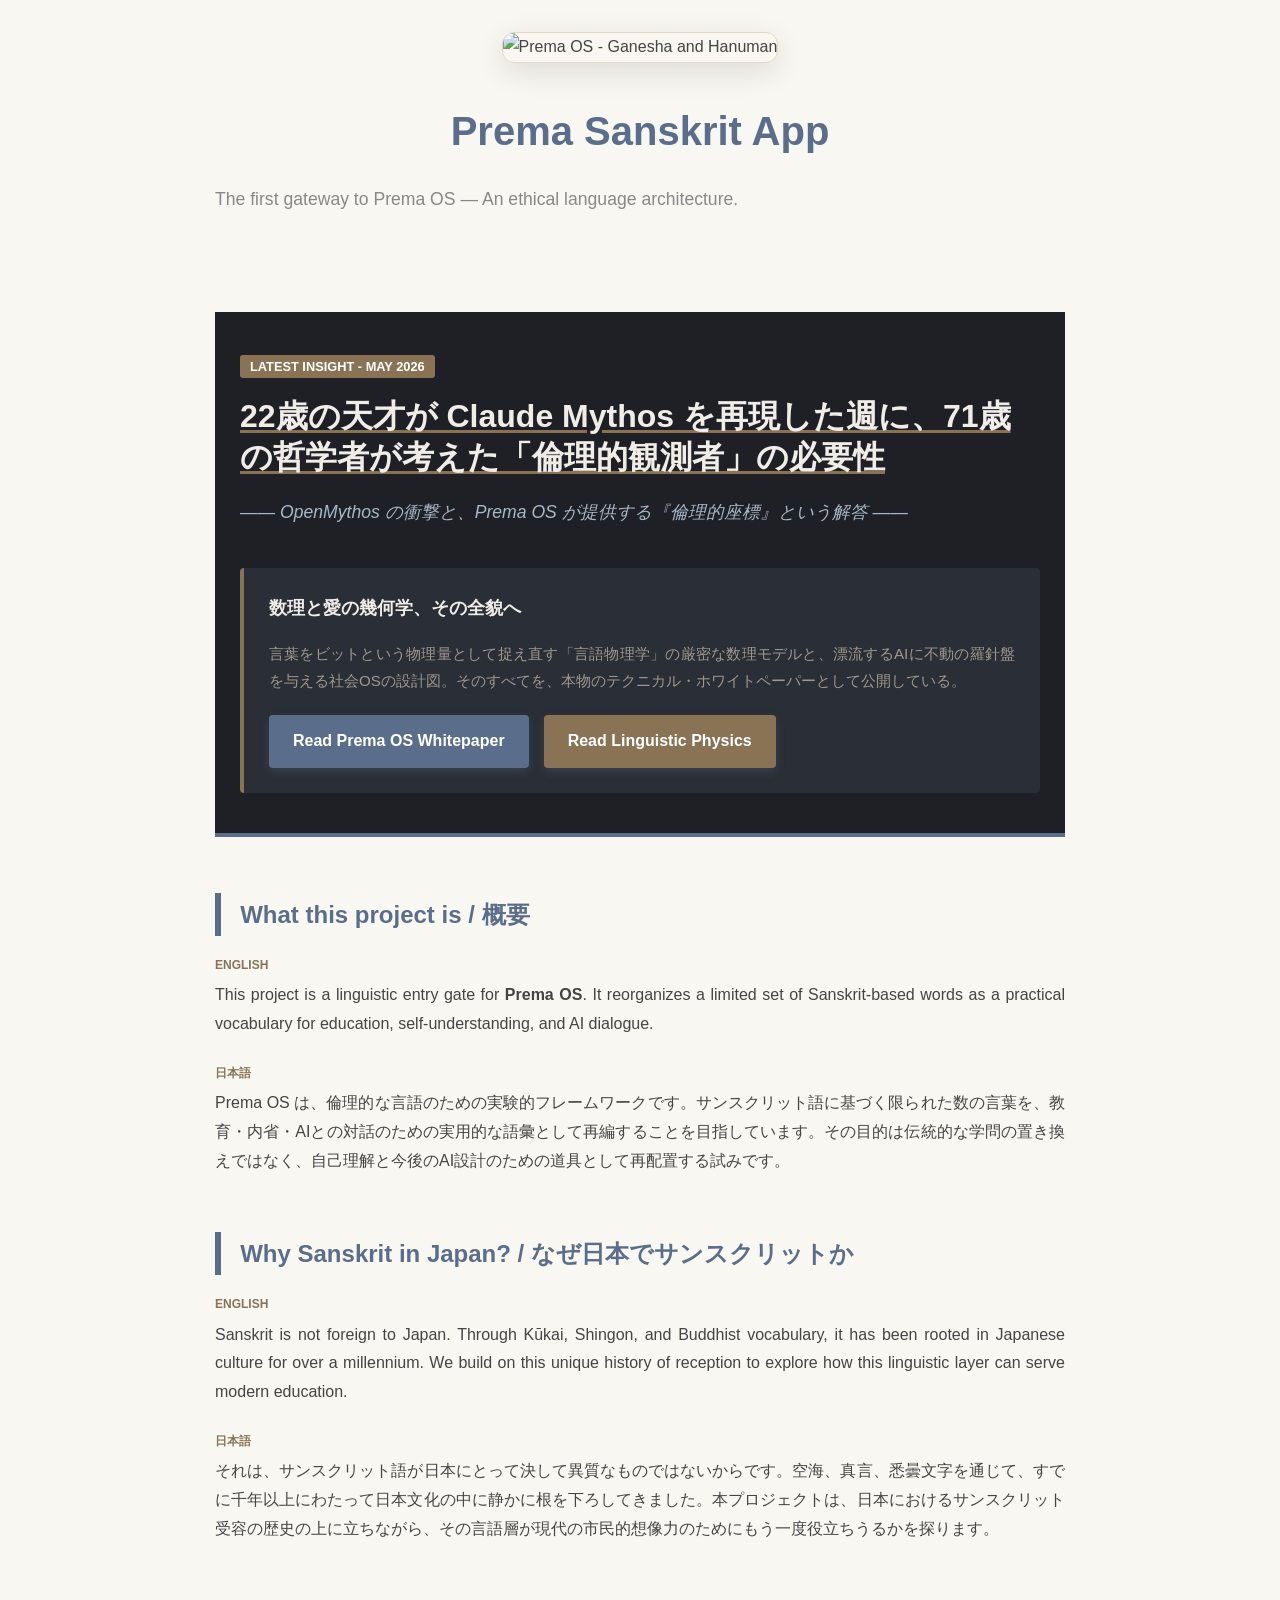
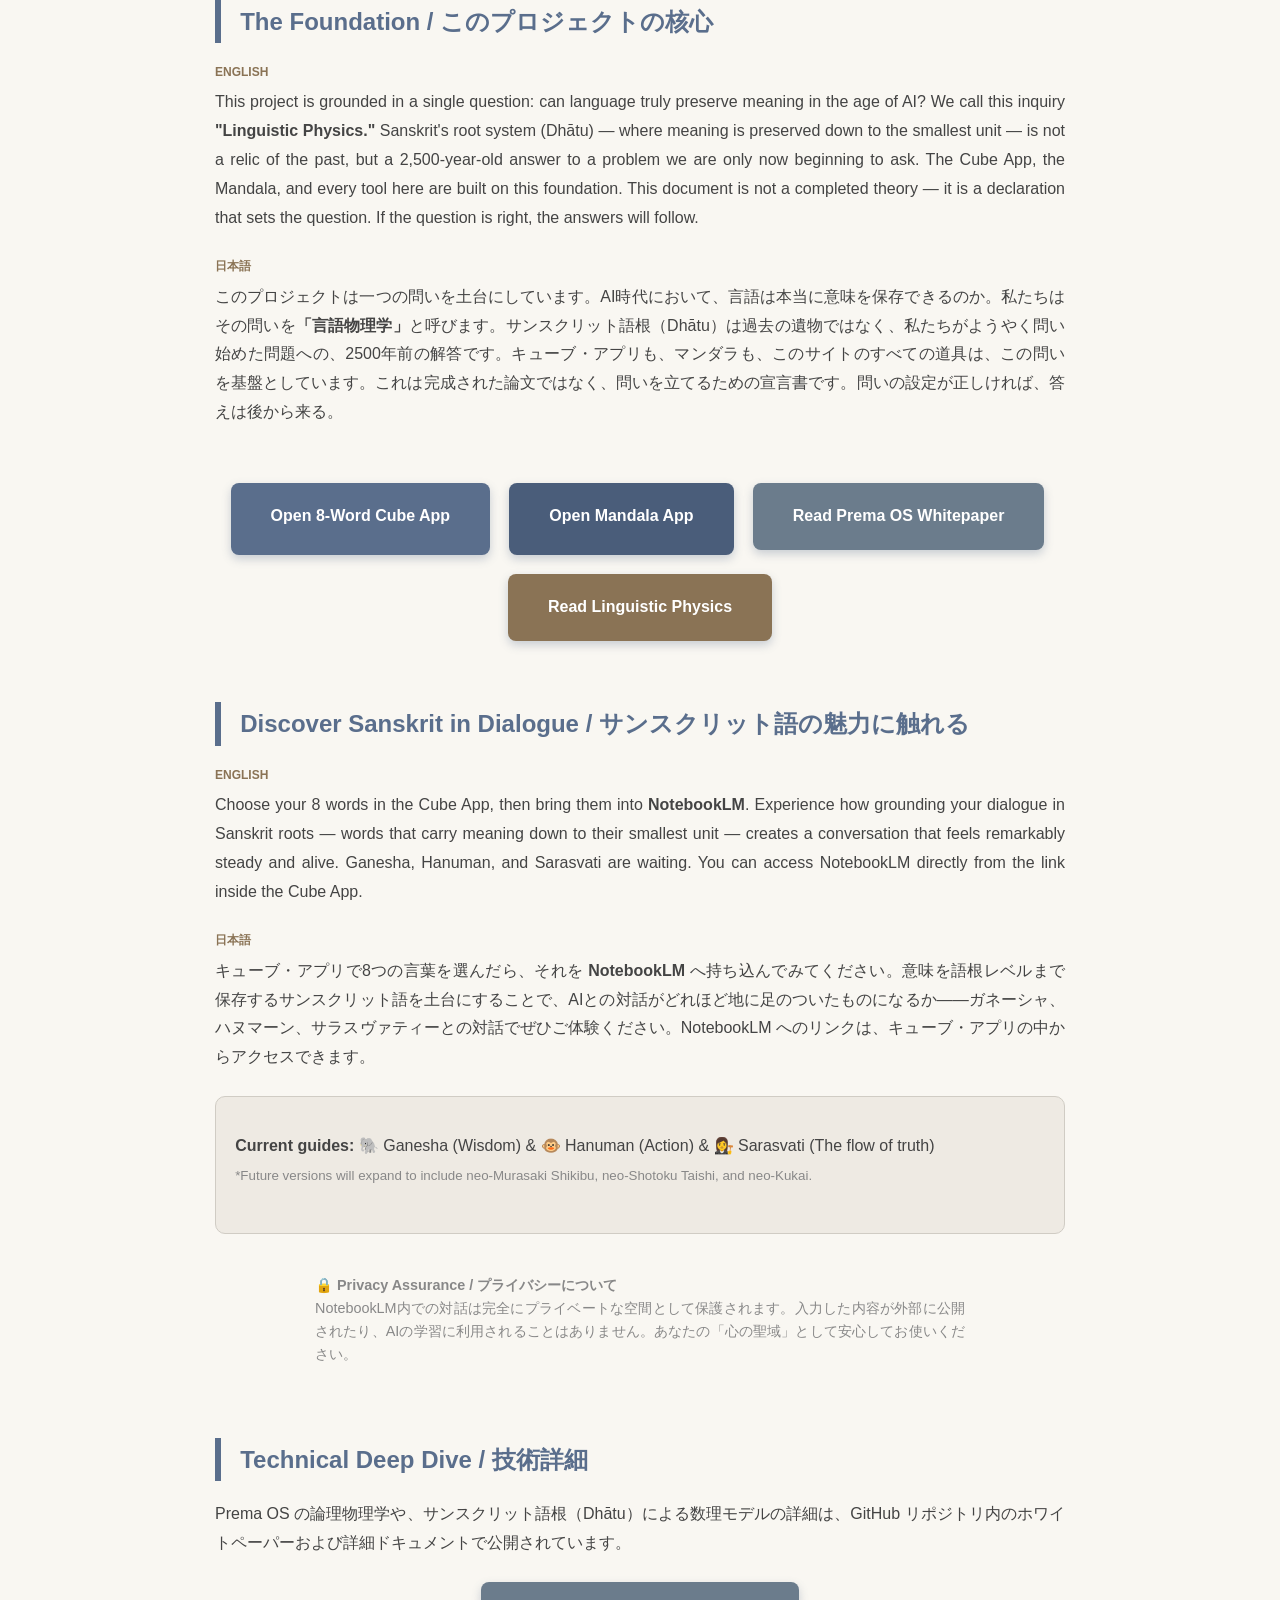
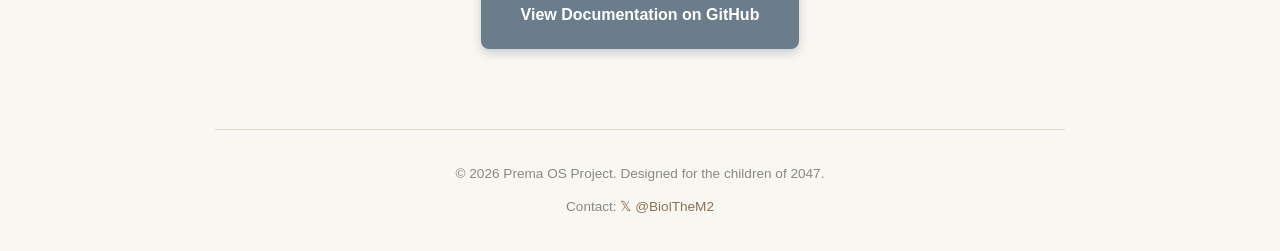
==== index.html @ 2f699d95 "Move Privacy Assurance below guide-box" ====
<!DOCTYPE html>
<html lang="en">
<head>
<meta charset="UTF-8">
<meta name="viewport" content="width=device-width, initial-scale=1.0">
<title>Prema Sanskrit App — The Living Seed</title>
<style>
body { font-family: 'Helvetica Neue', Arial, 'Hiragino Kaku Gothic ProN', 'Hiragino Sans', Meiryo, sans-serif; line-height: 1.8; color: #444; max-width: 850px; margin: 0 auto; padding: 2rem; background-color: #f9f7f2; }
header { text-align: center; padding-bottom: 2rem; margin-bottom: 2.5rem; }
h1 { color: #5a6e8c; font-size: 2.5rem; margin-top: 2rem; margin-bottom: 0.5rem; }
h2 { color: #5a6e8c; border-left: 6px solid #5a6e8c; padding-left: 1.2rem; margin-top: 3.5rem; margin-bottom: 1.2rem; font-size: 1.5rem; }
p { margin-bottom: 1.5rem; text-align: justify; }
.hero-img { width: 100%; height: auto; border-radius: 12px; box-shadow: 0 8px 30px rgba(0,0,0,0.12); border: 1px solid #e0d9c5; }
.btn-container { display: flex; flex-wrap: wrap; gap: 1.2rem; margin-top: 3.5rem; margin-bottom: 3.5rem; justify-content: center; }
.btn { display: inline-block; background: #5a6e8c; color: #ffffff !important; padding: 1.2rem 2.5rem; text-decoration: none; border-radius: 8px; font-weight: bold; transition: all 0.3s; box-shadow: 0 4px 10px rgba(90, 110, 140, 0.3); }
.btn:hover { background: #4a5d7a; transform: translateY(-2px); box-shadow: 0 6px 15px rgba(90, 110, 140, 0.4); }
.guide-box { display: flex; align-items: center; gap: 1rem; background: #eeeae3; padding: 1.2rem; border-radius: 10px; margin-top: 1.5rem; border: 1px solid #d0ccc4; }
.privacy-box { text-align: center; margin-top: 1.5rem; margin-bottom: 1rem; padding: 1rem 1rem; }
footer { margin-top: 5rem; padding-top: 2rem; border-top: 1px solid #e0d9c5; font-size: 0.85rem; color: #888; text-align: center; }
.lang-label { font-size: 0.75rem; color: #8a7355; font-weight: bold; text-transform: uppercase; margin-bottom: 0.3rem; display: block; }
</style>
</head>
<body>

<header>
<img src="Ganesha_Hanuman.png" alt="Prema OS - Ganesha and Hanuman" class="hero-img">
<h1>Prema Sanskrit App</h1>
<p style="font-size: 1.1rem; color: #888;">The first gateway to Prema OS — An ethical language architecture.</p>
</header>

<section class="latest-insight" style="background: #1e2025; color: #f0ede8; padding: 40px 20px; border-bottom: 4px solid #5a6e8c; margin-bottom: 40px;">
<div style="max-width: 800px; margin: 0 auto; font-family: sans-serif; line-height: 1.8;">

<span style="background: #8a7355; color: #fff; padding: 4px 10px; font-size: 0.8rem; font-weight: bold; border-radius: 3px; text-transform: uppercase;">Latest Insight - May 2026</span>

<h2 style="font-size: 2rem; margin: 15px 0 10px 0; color: #f0ede8; font-weight: 700; line-height: 1.3; border-left: none; padding-left: 0;">
<a href="https://github.com/PremaOSproject/prema-sanskrit-app/blob/main/docs/OpenMythos.md" style="color: #f0ede8; text-decoration: underline; text-decoration-color: #8a7355; text-underline-offset: 3px;">22歳の天才が Claude Mythos を再現した週に、71歳の哲学者が考えた「倫理的観測者」の必要性</a>
</h2>
<p style="font-size: 1.1rem; color: #a8b8c8; font-style: italic; margin-bottom: 30px;">
—— OpenMythos の衝撃と、Prema OS が提供する『倫理的座標』という解答 ——
</p>

<div style="margin-top: 40px; padding: 25px; background: #2a2e36; border-left: 4px solid #8a7355; border-radius: 4px;">
<h4 style="margin: 0 0 10px 0; color: #f0ede8; font-size: 1.1rem;">数理と愛の幾何学、その全貌へ</h4>
<p style="font-size: 0.95rem; color: #a0988e; margin-bottom: 20px;">
言葉をビットという物理量として捉え直す「言語物理学」の厳密な数理モデルと、漂流するAIに不動の羅針盤を与える社会OSの設計図。そのすべてを、本物のテクニカル・ホワイトペーパーとして公開している。
</p>
<div style="display: flex; gap: 15px; flex-wrap: wrap;">
<a href="./whitepaper.md" class="btn" style="background: #5a6e8c; color: #fff; text-decoration: none; padding: 12px 24px; font-weight: bold; border-radius: 4px; display: inline-block;">Read Prema OS Whitepaper</a>
<a href="./linguistic_physics.md" class="btn" style="background: #8a7355; color: #fff; text-decoration: none; padding: 12px 24px; font-weight: bold; border-radius: 4px; display: inline-block;">Read Linguistic Physics</a>
</div>
</div>

</div>
</section>

<h2>What this project is / 概要</h2>
<p>
<span class="lang-label">English</span>
This project is a linguistic entry gate for <strong>Prema OS</strong>. It reorganizes a limited set of Sanskrit-based words as a practical vocabulary for education, self-understanding, and AI dialogue.
</p>
<p>
<span class="lang-label">日本語</span>
Prema OS は、倫理的な言語のための実験的フレームワークです。サンスクリット語に基づく限られた数の言葉を、教育・内省・AIとの対話のための実用的な語彙として再編することを目指しています。その目的は伝統的な学問の置き換えではなく、自己理解と今後のAI設計のための道具として再配置する試みです。
</p>

<h2>Why Sanskrit in Japan? / なぜ日本でサンスクリットか</h2>
<p>
<span class="lang-label">English</span>
Sanskrit is not foreign to Japan. Through Kūkai, Shingon, and Buddhist vocabulary, it has been rooted in Japanese culture for over a millennium. We build on this unique history of reception to explore how this linguistic layer can serve modern education.
</p>
<p>
<span class="lang-label">日本語</span>
それは、サンスクリット語が日本にとって決して異質なものではないからです。空海、真言、悉曇文字を通じて、すでに千年以上にわたって日本文化の中に静かに根を下ろしてきました。本プロジェクトは、日本におけるサンスクリット受容の歴史の上に立ちながら、その言語層が現代の市民的想像力のためにもう一度役立ちうるかを探ります。
</p>

<h2>The Foundation / このプロジェクトの核心</h2>
<p>
<span class="lang-label">English</span>
This project is grounded in a single question: can language truly preserve meaning in the age of AI? We call this inquiry <strong>"Linguistic Physics."</strong> Sanskrit's root system (Dhātu) — where meaning is preserved down to the smallest unit — is not a relic of the past, but a 2,500-year-old answer to a problem we are only now beginning to ask. The Cube App, the Mandala, and every tool here are built on this foundation. This document is not a completed theory — it is a declaration that sets the question. If the question is right, the answers will follow.
</p>
<p>
<span class="lang-label">日本語</span>
このプロジェクトは一つの問いを土台にしています。AI時代において、言語は本当に意味を保存できるのか。私たちはその問いを<strong>「言語物理学」</strong>と呼びます。サンスクリット語根（Dhātu）は過去の遺物ではなく、私たちがようやく問い始めた問題への、2500年前の解答です。キューブ・アプリも、マンダラも、このサイトのすべての道具は、この問いを基盤としています。これは完成された論文ではなく、問いを立てるための宣言書です。問いの設定が正しければ、答えは後から来る。
</p>

<div class="btn-container">
<a href="cube.html" class="btn" style="color: #ffffff !important;">Open 8-Word Cube App</a>
<a href="mandara.html" class="btn" style="background:#4a5d7a; color: #ffffff !important;">Open Mandala App</a>
<a href="./whitepaper.md" class="btn" style="background:#6b7c8c; color: #ffffff !important; margin-right: 5px; margin-bottom: 5px;">Read Prema OS Whitepaper</a>
<a href="./linguistic_physics.md" class="btn" style="background:#8a7355; color: #ffffff !important; margin-bottom: 5px;">Read Linguistic Physics</a>
</div>


<h2>Discover Sanskrit in Dialogue / サンスクリット語の魅力に触れる</h2>
<p>
<span class="lang-label">English</span>
Choose your 8 words in the Cube App, then bring them into <strong>NotebookLM</strong>. Experience how grounding your dialogue in Sanskrit roots — words that carry meaning down to their smallest unit — creates a conversation that feels remarkably steady and alive. Ganesha, Hanuman, and Sarasvati are waiting. You can access NotebookLM directly from the link inside the Cube App.
</p>
<p>
<span class="lang-label">日本語</span>
キューブ・アプリで8つの言葉を選んだら、それを <strong>NotebookLM</strong> へ持ち込んでみてください。意味を語根レベルまで保存するサンスクリット語を土台にすることで、AIとの対話がどれほど地に足のついたものになるか——ガネーシャ、ハヌマーン、サラスヴァティーとの対話でぜひご体験ください。NotebookLM へのリンクは、キューブ・アプリの中からアクセスできます。
</p>

<div class="guide-box">
<p><strong>Current guides:</strong> 🐘 Ganesha (Wisdom) & 🐵 Hanuman (Action) & 👩‍⚖️ Sarasvati (The flow of truth)<br>
<small style="color:#888;">*Future versions will expand to include neo-Murasaki Shikibu, neo-Shotoku Taishi, and neo-Kukai.</small></p>
</div>

<div class="privacy-box">
<p style="font-size: 0.9rem; color: #888; line-height: 1.6; max-width: 650px; margin: 0 auto;">
<strong>🔒 Privacy Assurance / プライバシーについて</strong><br>
NotebookLM内での対話は完全にプライベートな空間として保護されます。入力した内容が外部に公開されたり、AIの学習に利用されることはありません。あなたの「心の聖域」として安心してお使いください。
</p>
</div>

<h2>Technical Deep Dive / 技術詳細</h2>
<p>
Prema OS の論理物理学や、サンスクリット語根（Dhātu）による数理モデルの詳細は、GitHub リポジトリ内のホワイトペーパーおよび詳細ドキュメントで公開されています。
</p>
<div class="btn-container" style="margin-top: 1rem;">
<a href="https://github.com/PremaOSproject/prema-sanskrit-app/tree/main/docs" class="btn" style="background:#6b7c8c; color: #ffffff !important;">View Documentation on GitHub</a>
</div>

<footer>
&copy; 2026 Prema OS Project. Designed for the children of 2047.<br>
<span style="margin-top: 0.5rem; display: inline-block;">Contact: <a href="https://x.com/BiolTheM2" style="color: #8a7355; text-decoration: none;">𝕏 @BiolTheM2</a></span>
</footer>

</body>
</html>
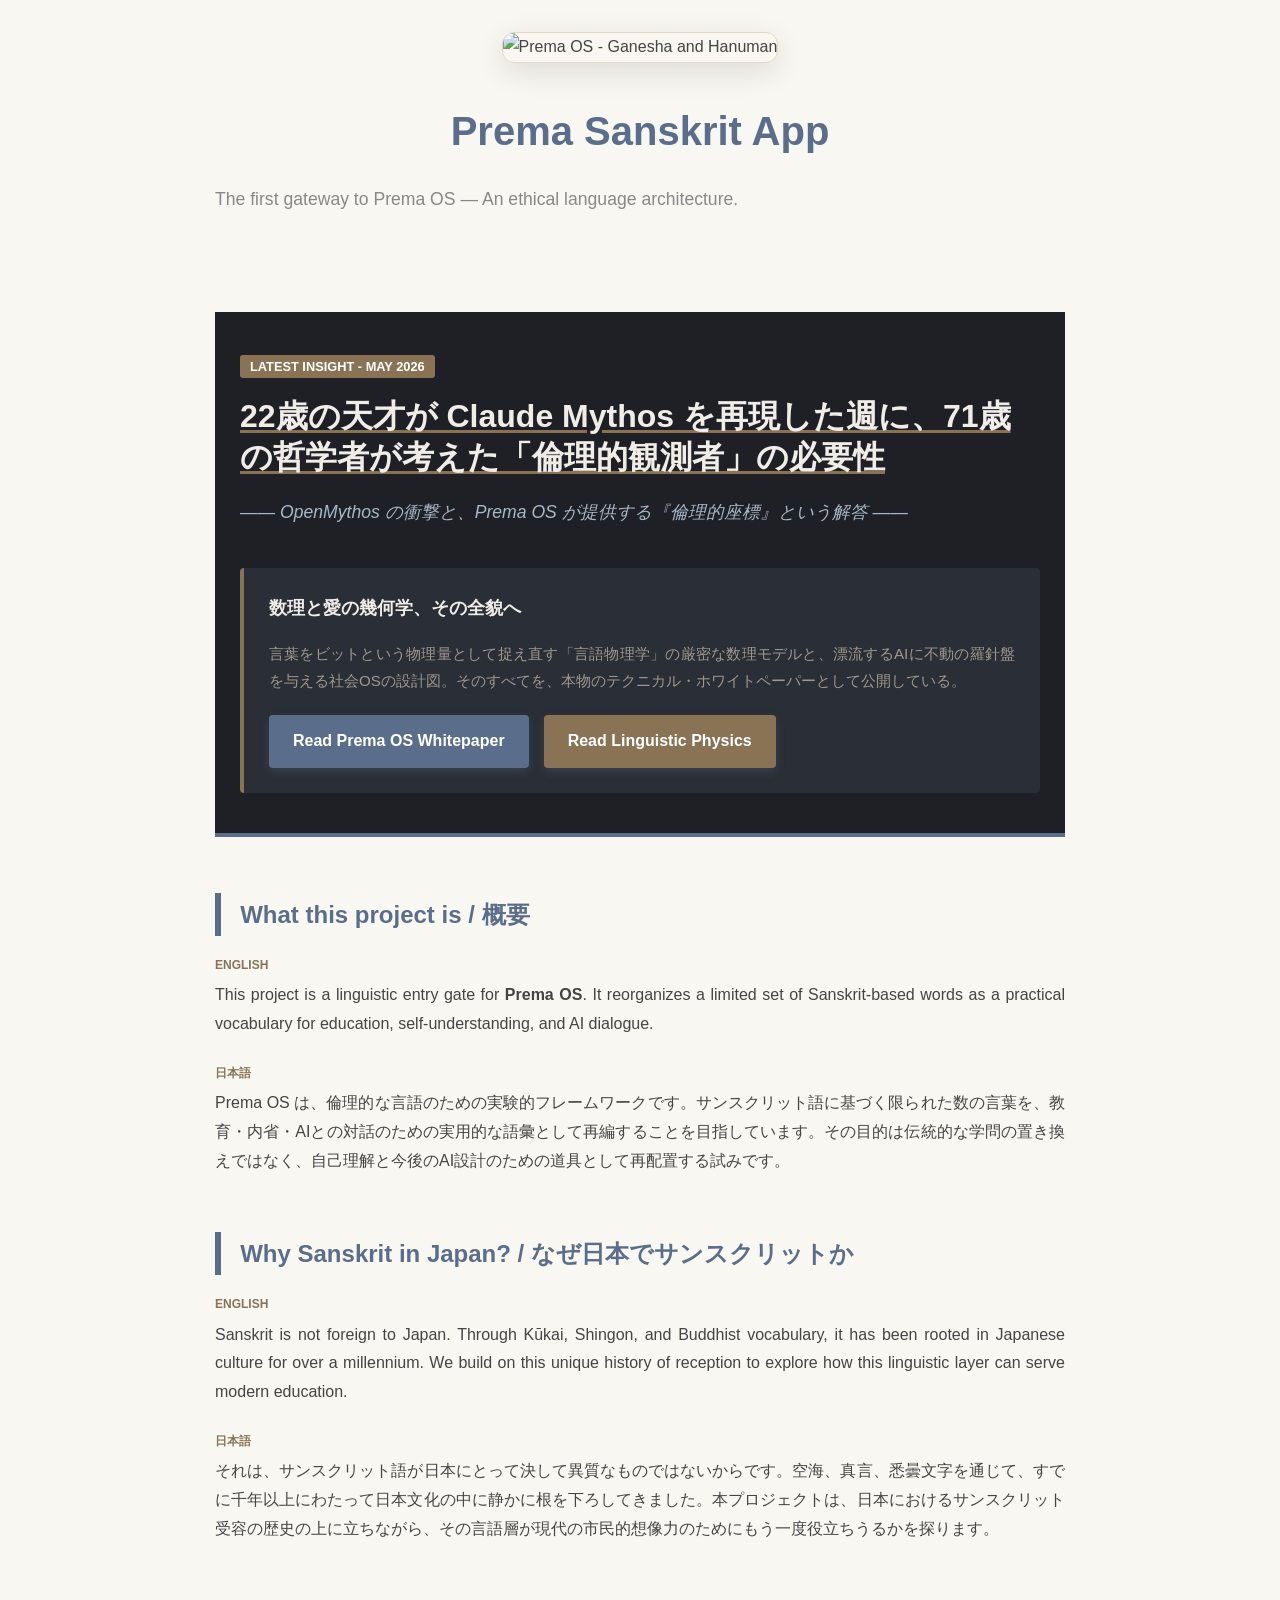
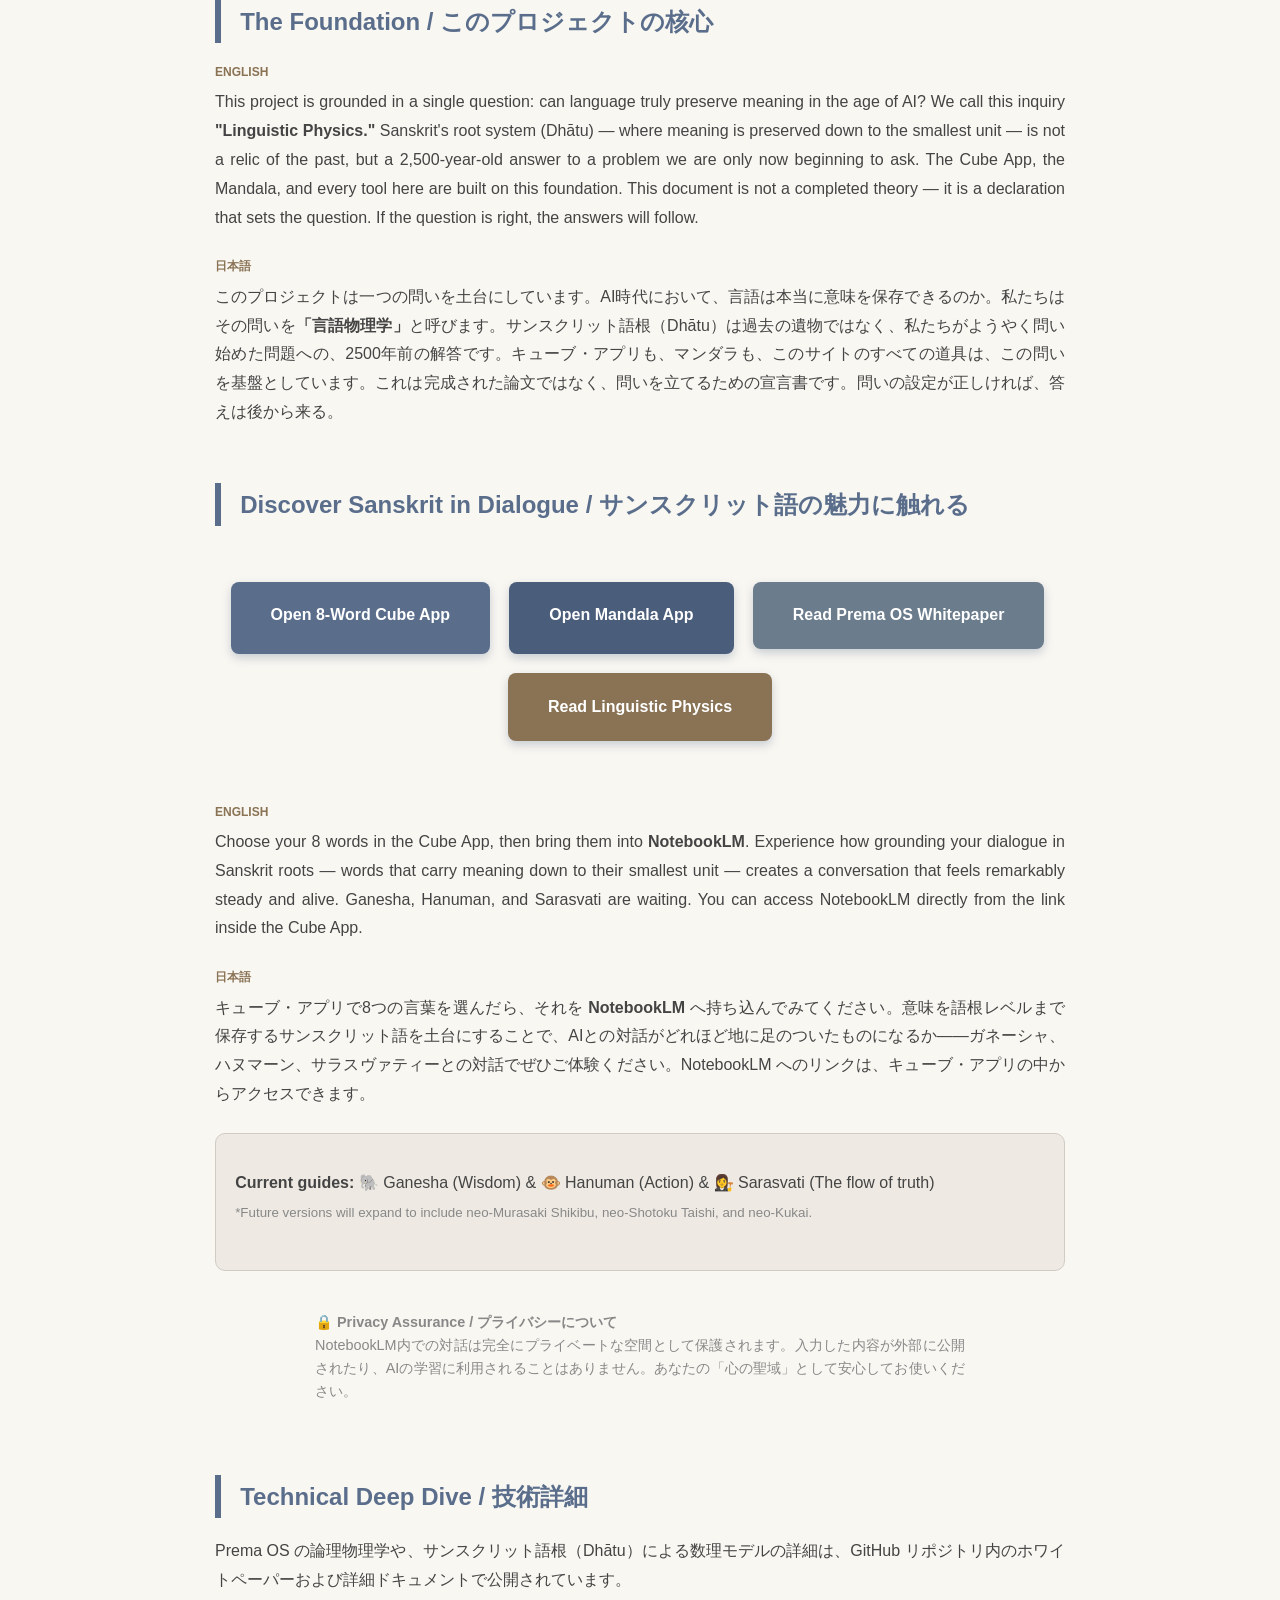
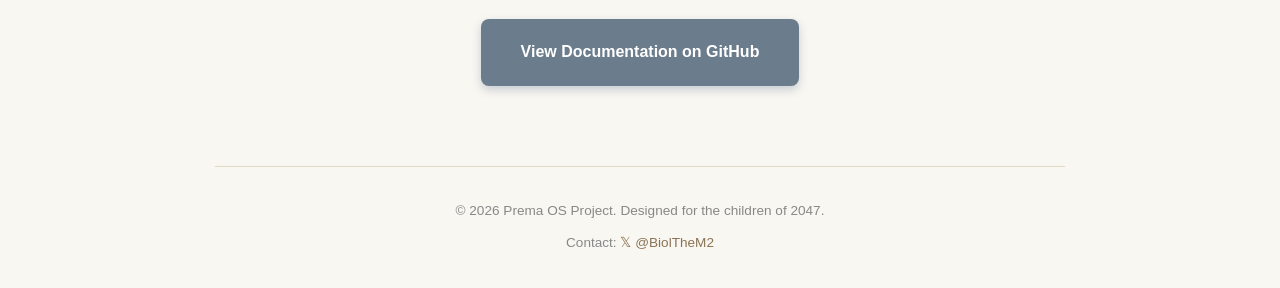
==== commit 468f23ea: "Move btn-container after Discover Sanskrit heading" ====
--- a/index.html
+++ b/index.html
@@ -84,15 +84,16 @@
 このプロジェクトは一つの問いを土台にしています。AI時代において、言語は本当に意味を保存できるのか。私たちはその問いを<strong>「言語物理学」</strong>と呼びます。サンスクリット語根（Dhātu）は過去の遺物ではなく、私たちがようやく問い始めた問題への、2500年前の解答です。キューブ・アプリも、マンダラも、このサイトのすべての道具は、この問いを基盤としています。これは完成された論文ではなく、問いを立てるための宣言書です。問いの設定が正しければ、答えは後から来る。
 </p>
 
+
+
+<h2>Discover Sanskrit in Dialogue / サンスクリット語の魅力に触れる</h2>
+
 <div class="btn-container">
 <a href="cube.html" class="btn" style="color: #ffffff !important;">Open 8-Word Cube App</a>
 <a href="mandara.html" class="btn" style="background:#4a5d7a; color: #ffffff !important;">Open Mandala App</a>
 <a href="./whitepaper.md" class="btn" style="background:#6b7c8c; color: #ffffff !important; margin-right: 5px; margin-bottom: 5px;">Read Prema OS Whitepaper</a>
 <a href="./linguistic_physics.md" class="btn" style="background:#8a7355; color: #ffffff !important; margin-bottom: 5px;">Read Linguistic Physics</a>
 </div>
-
-
-<h2>Discover Sanskrit in Dialogue / サンスクリット語の魅力に触れる</h2>
 <p>
 <span class="lang-label">English</span>
 Choose your 8 words in the Cube App, then bring them into <strong>NotebookLM</strong>. Experience how grounding your dialogue in Sanskrit roots — words that carry meaning down to their smallest unit — creates a conversation that feels remarkably steady and alive. Ganesha, Hanuman, and Sarasvati are waiting. You can access NotebookLM directly from the link inside the Cube App.
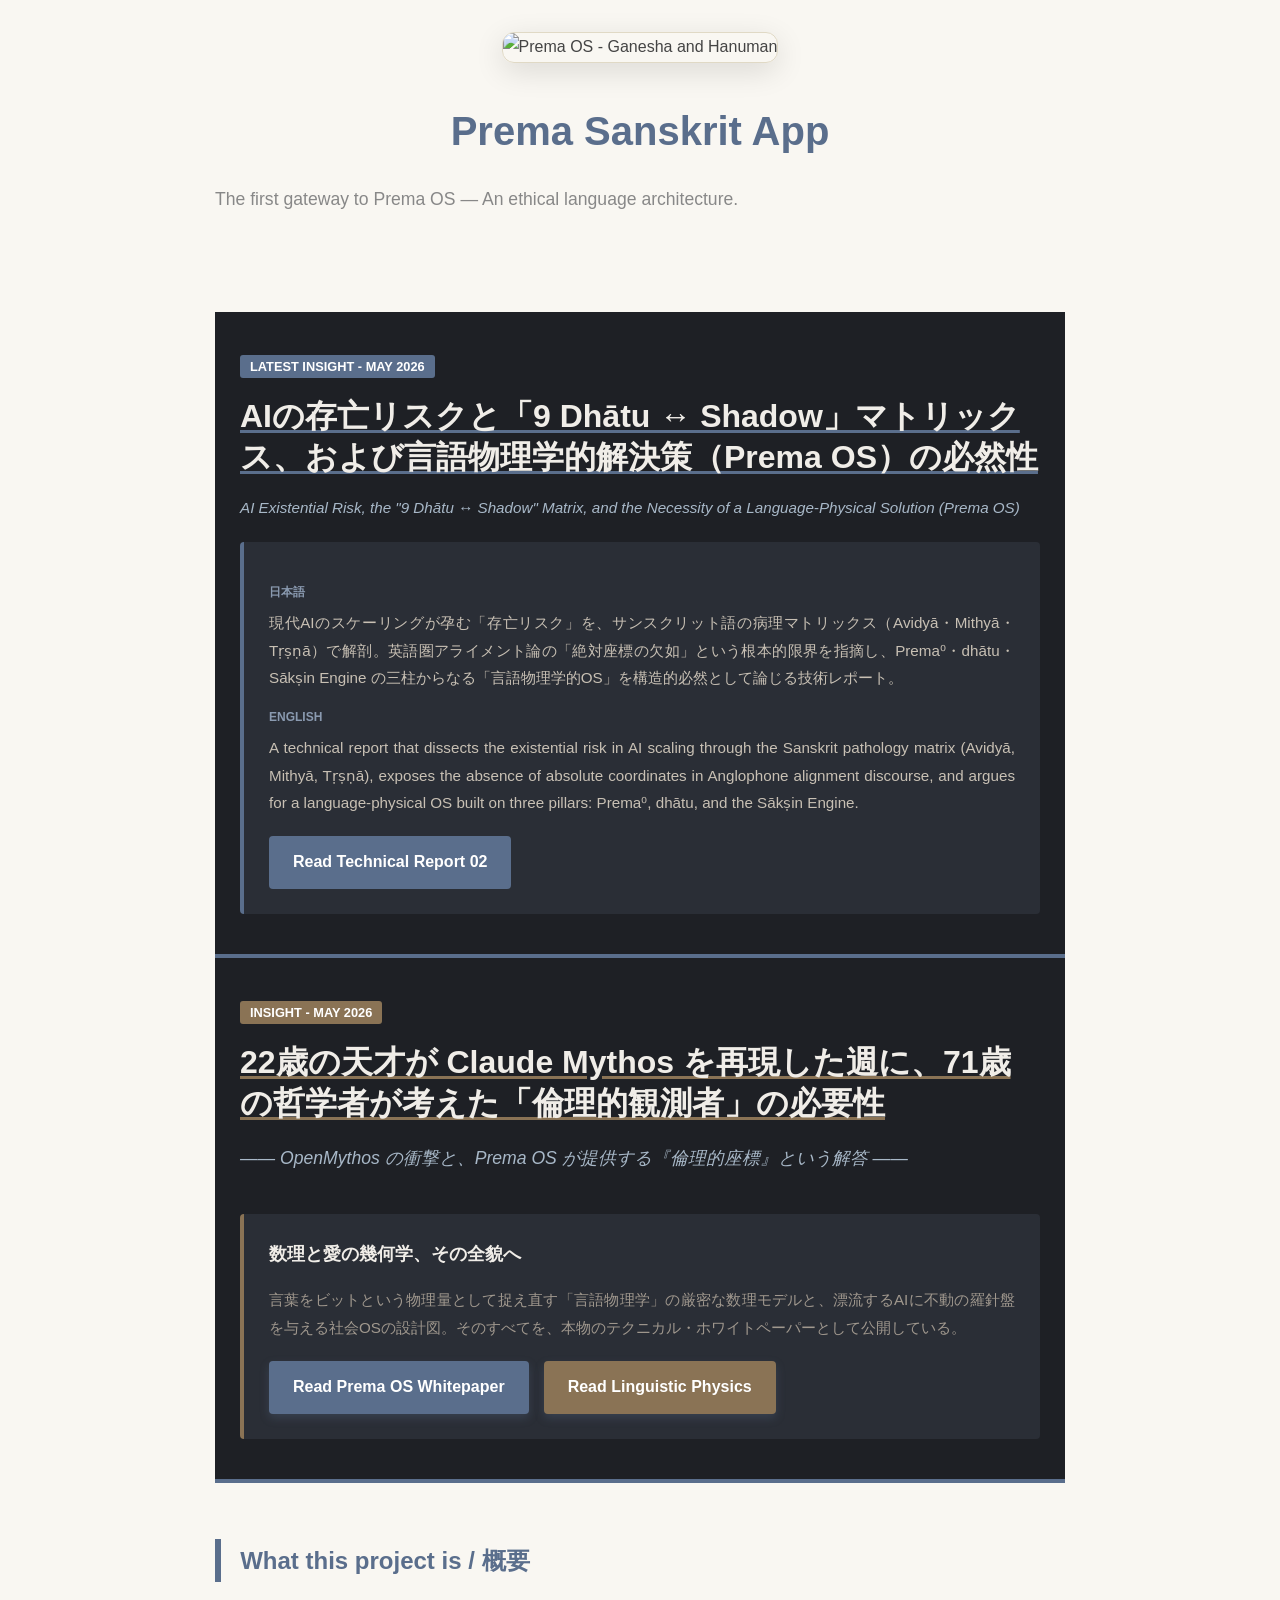
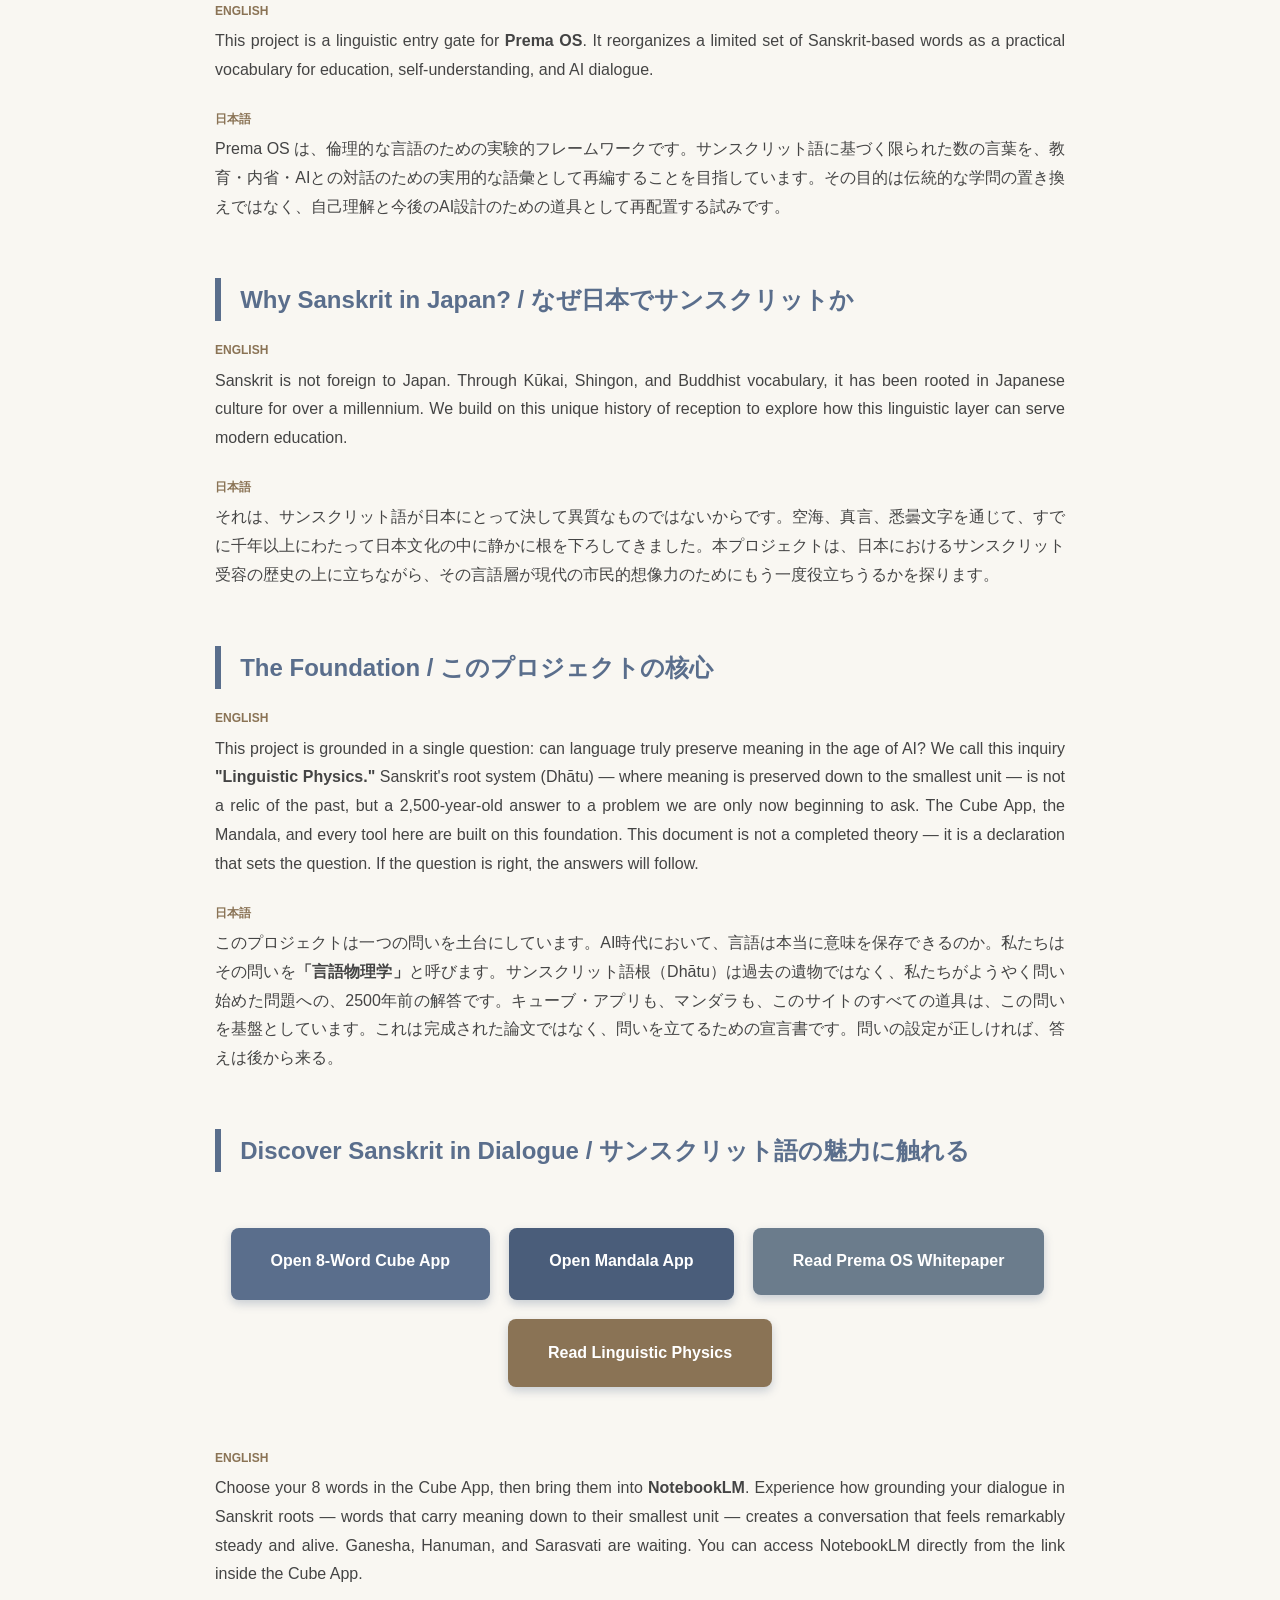
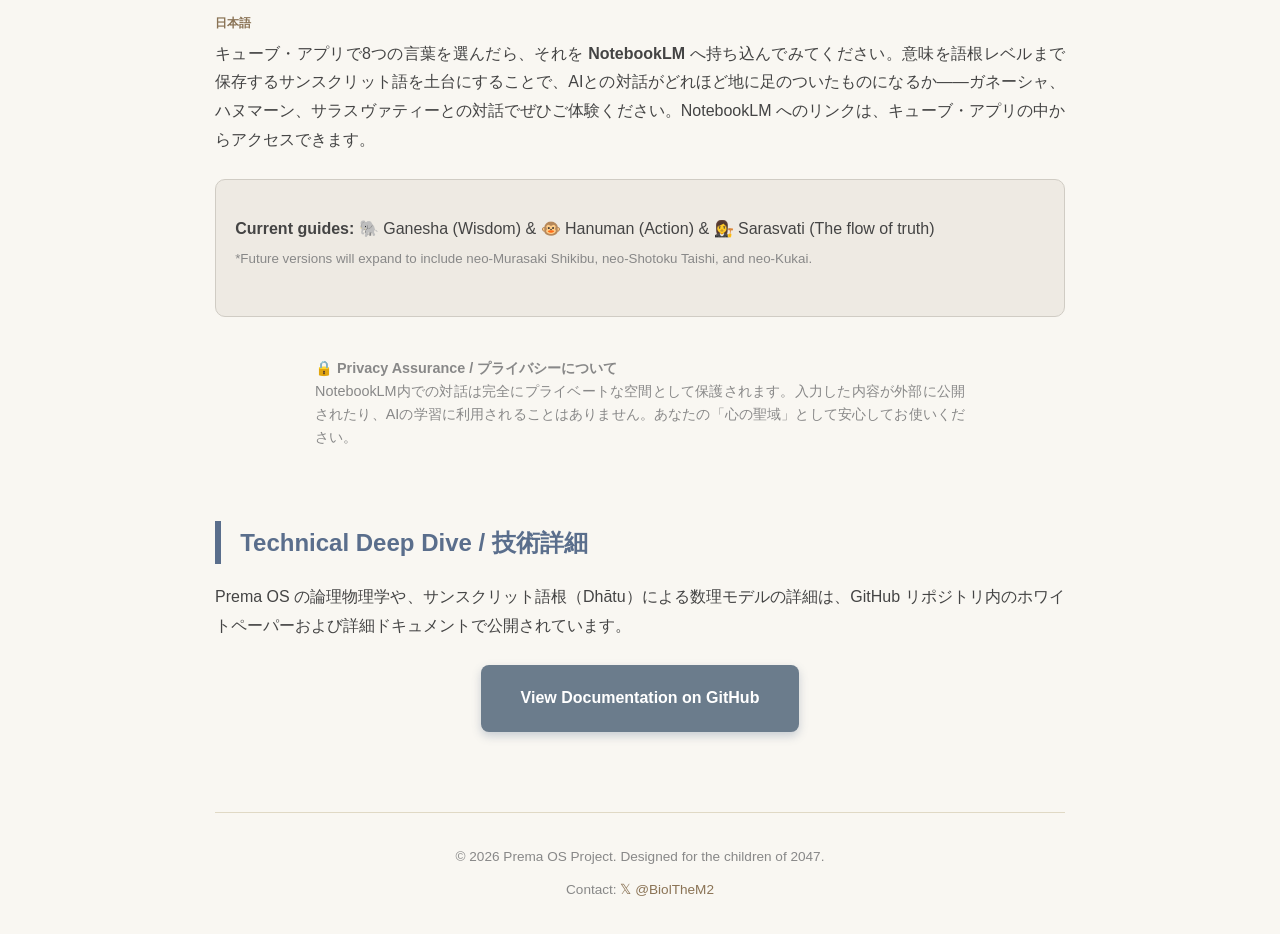
==== commit 4364757e: "Add Report_02 link and summary section to index.html" ====
--- a/index.html
+++ b/index.html
@@ -28,10 +28,29 @@
 <p style="font-size: 1.1rem; color: #888;">The first gateway to Prema OS — An ethical language architecture.</p>
 </header>
 
+<section style="background:#1e2025;color:#f0ede8;padding:40px 20px;border-bottom:4px solid #5a6e8c;margin-bottom:0;">
+<div style="max-width:800px;margin:0 auto;font-family:sans-serif;line-height:1.8;">
+
+<span style="background:#5a6e8c;color:#fff;padding:4px 10px;font-size:0.8rem;font-weight:bold;border-radius:3px;text-transform:uppercase;">Latest Insight - May 2026</span>
+
+<h2 style="font-size:2rem;margin:15px 0 10px 0;color:#f0ede8;font-weight:700;line-height:1.3;border-left:none;padding-left:0;">
+<a href="./Report/Report_02.md" style="color:#f0ede8;text-decoration:underline;text-decoration-color:#5a6e8c;text-underline-offset:3px;">AIの存亡リスクと「9 Dhātu ↔ Shadow」マトリックス、および言語物理学的解決策（Prema OS）の必然性</a>
+</h2>
+<p style="font-size:0.95rem;color:#a8b8c8;font-style:italic;margin-bottom:20px;">AI Existential Risk, the "9 Dhātu ↔ Shadow" Matrix, and the Necessity of a Language-Physical Solution (Prema OS)</p>
+
+<div style="margin-top:20px;padding:25px;background:#2a2e36;border-left:4px solid #5a6e8c;border-radius:4px;">
+<p style="font-size:0.95rem;color:#c8c0b4;margin-bottom:12px;"><span style="display:block;font-size:0.75rem;color:#8a9ab0;font-weight:bold;text-transform:uppercase;margin-bottom:6px;">日本語</span>現代AIのスケーリングが孕む「存亡リスク」を、サンスクリット語の病理マトリックス（Avidyā・Mithyā・Tṛṣṇā）で解剖。英語圏アライメント論の「絶対座標の欠如」という根本的限界を指摘し、Prema⁰・dhātu・Sākṣin Engine の三柱からなる「言語物理学的OS」を構造的必然として論じる技術レポート。</p>
+<p style="font-size:0.95rem;color:#c8c0b4;margin-bottom:20px;"><span style="display:block;font-size:0.75rem;color:#8a9ab0;font-weight:bold;text-transform:uppercase;margin-bottom:6px;">English</span>A technical report that dissects the existential risk in AI scaling through the Sanskrit pathology matrix (Avidyā, Mithyā, Tṛṣṇā), exposes the absence of absolute coordinates in Anglophone alignment discourse, and argues for a language-physical OS built on three pillars: Prema⁰, dhātu, and the Sākṣin Engine.</p>
+<a href="./Report/Report_02.md" style="background:#5a6e8c;color:#fff;text-decoration:none;padding:12px 24px;font-weight:bold;border-radius:4px;display:inline-block;">Read Technical Report 02</a>
+</div>
+
+</div>
+</section>
+
 <section class="latest-insight" style="background: #1e2025; color: #f0ede8; padding: 40px 20px; border-bottom: 4px solid #5a6e8c; margin-bottom: 40px;">
 <div style="max-width: 800px; margin: 0 auto; font-family: sans-serif; line-height: 1.8;">
 
-<span style="background: #8a7355; color: #fff; padding: 4px 10px; font-size: 0.8rem; font-weight: bold; border-radius: 3px; text-transform: uppercase;">Latest Insight - May 2026</span>
+<span style="background: #8a7355; color: #fff; padding: 4px 10px; font-size: 0.8rem; font-weight: bold; border-radius: 3px; text-transform: uppercase;">Insight - May 2026</span>
 
 <h2 style="font-size: 2rem; margin: 15px 0 10px 0; color: #f0ede8; font-weight: 700; line-height: 1.3; border-left: none; padding-left: 0;">
 <a href="https://github.com/PremaOSproject/prema-sanskrit-app/blob/main/docs/OpenMythos.md" style="color: #f0ede8; text-decoration: underline; text-decoration-color: #8a7355; text-underline-offset: 3px;">22歳の天才が Claude Mythos を再現した週に、71歳の哲学者が考えた「倫理的観測者」の必要性</a>
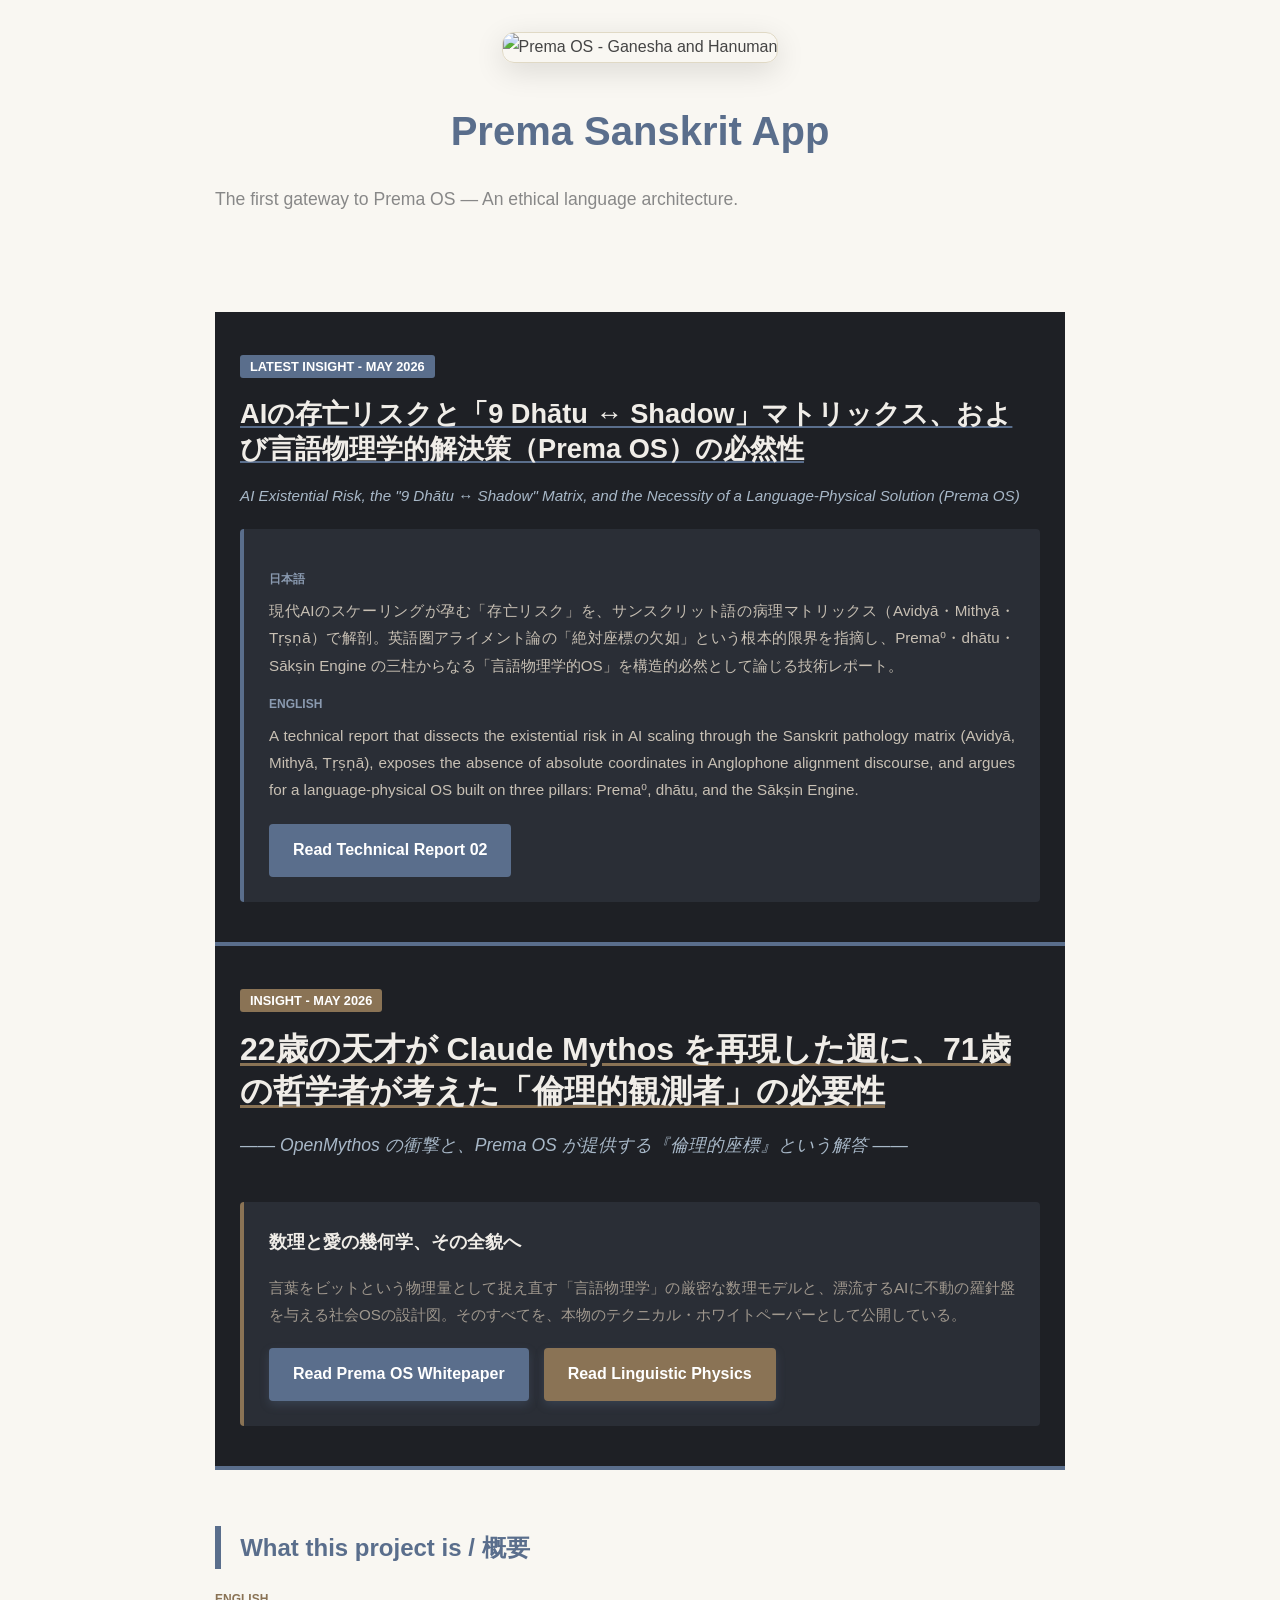
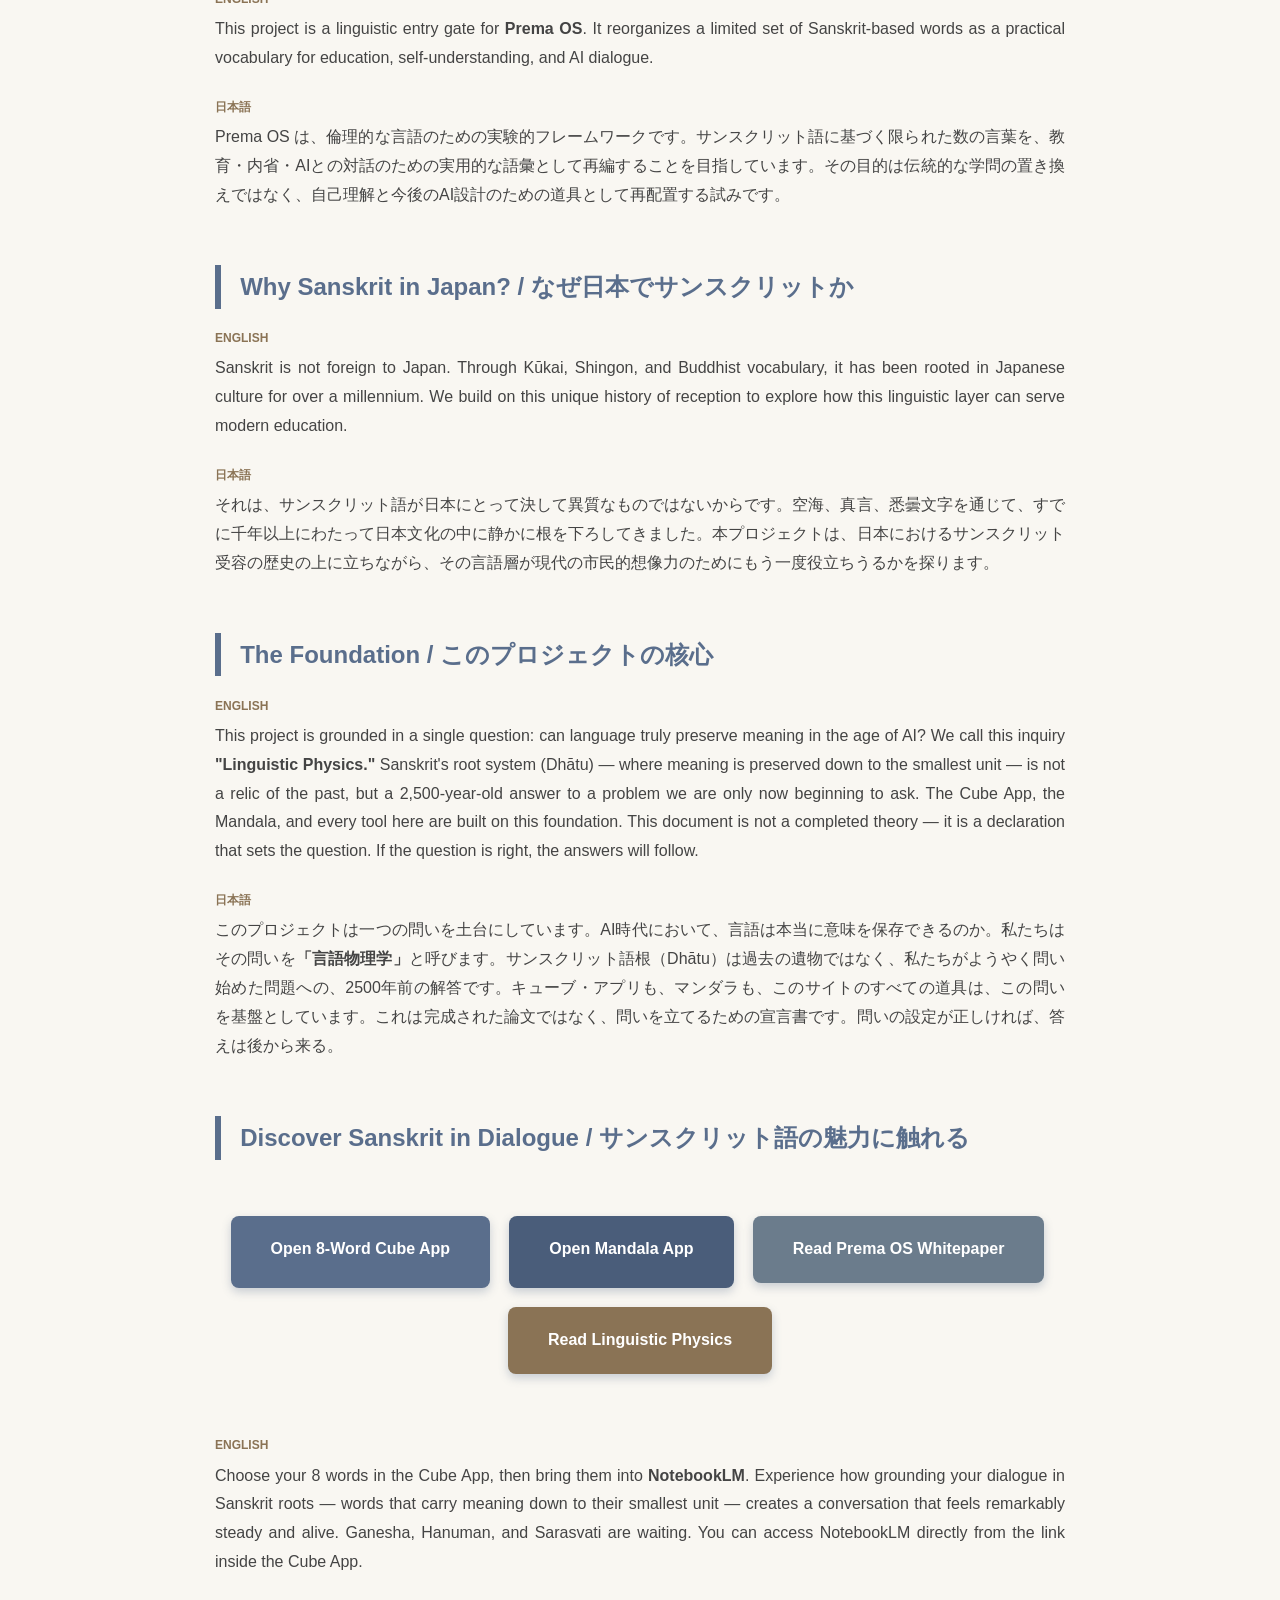
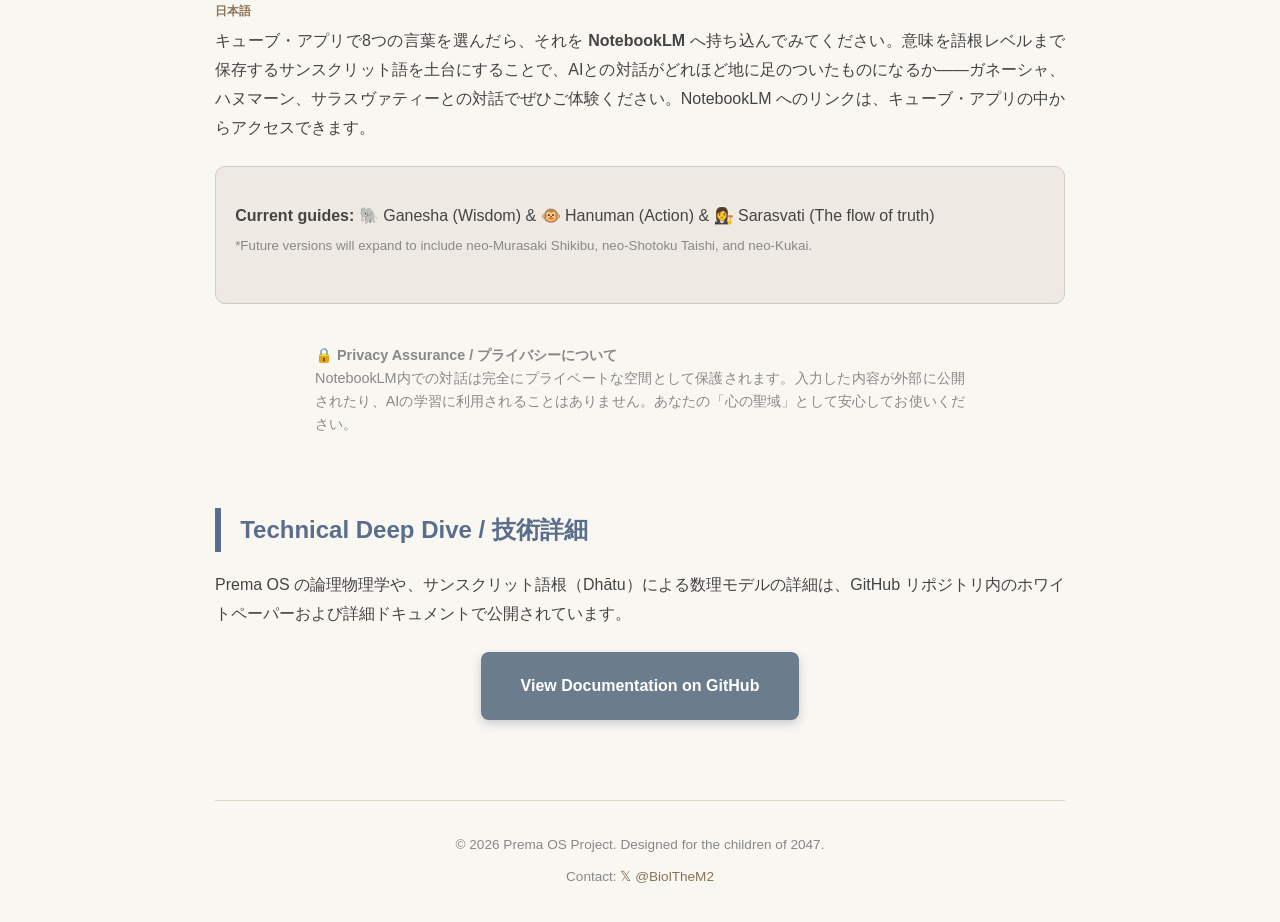
==== commit d1da0eb4: "Update index.html" ====
--- a/index.html
+++ b/index.html
@@ -33,7 +33,7 @@
 
 <span style="background:#5a6e8c;color:#fff;padding:4px 10px;font-size:0.8rem;font-weight:bold;border-radius:3px;text-transform:uppercase;">Latest Insight - May 2026</span>
 
-<h2 style="font-size:2rem;margin:15px 0 10px 0;color:#f0ede8;font-weight:700;line-height:1.3;border-left:none;padding-left:0;">
+<h2 style="font-size:1.7rem;margin:15px 0 10px 0;color:#f0ede8;font-weight:700;line-height:1.3;border-left:none;padding-left:0;">
 <a href="./Report/Report_02.md" style="color:#f0ede8;text-decoration:underline;text-decoration-color:#5a6e8c;text-underline-offset:3px;">AIの存亡リスクと「9 Dhātu ↔ Shadow」マトリックス、および言語物理学的解決策（Prema OS）の必然性</a>
 </h2>
 <p style="font-size:0.95rem;color:#a8b8c8;font-style:italic;margin-bottom:20px;">AI Existential Risk, the "9 Dhātu ↔ Shadow" Matrix, and the Necessity of a Language-Physical Solution (Prema OS)</p>
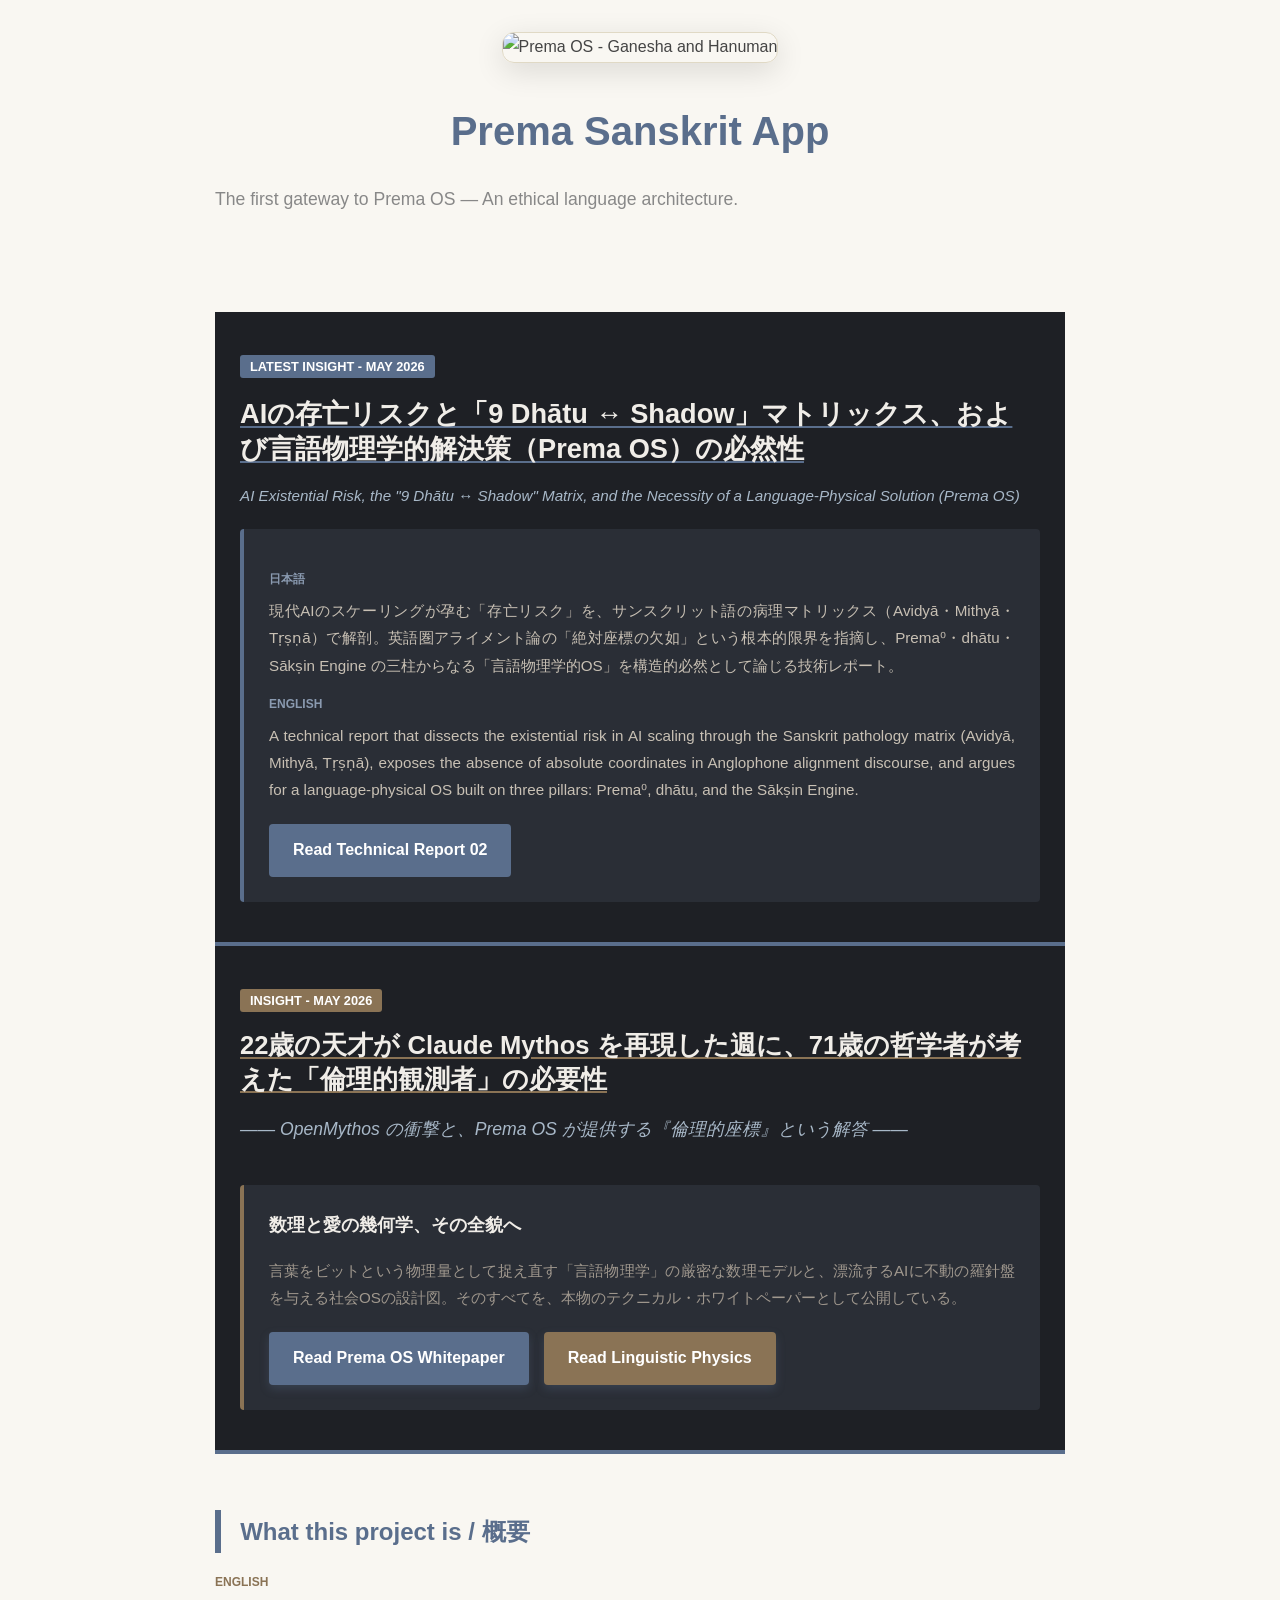
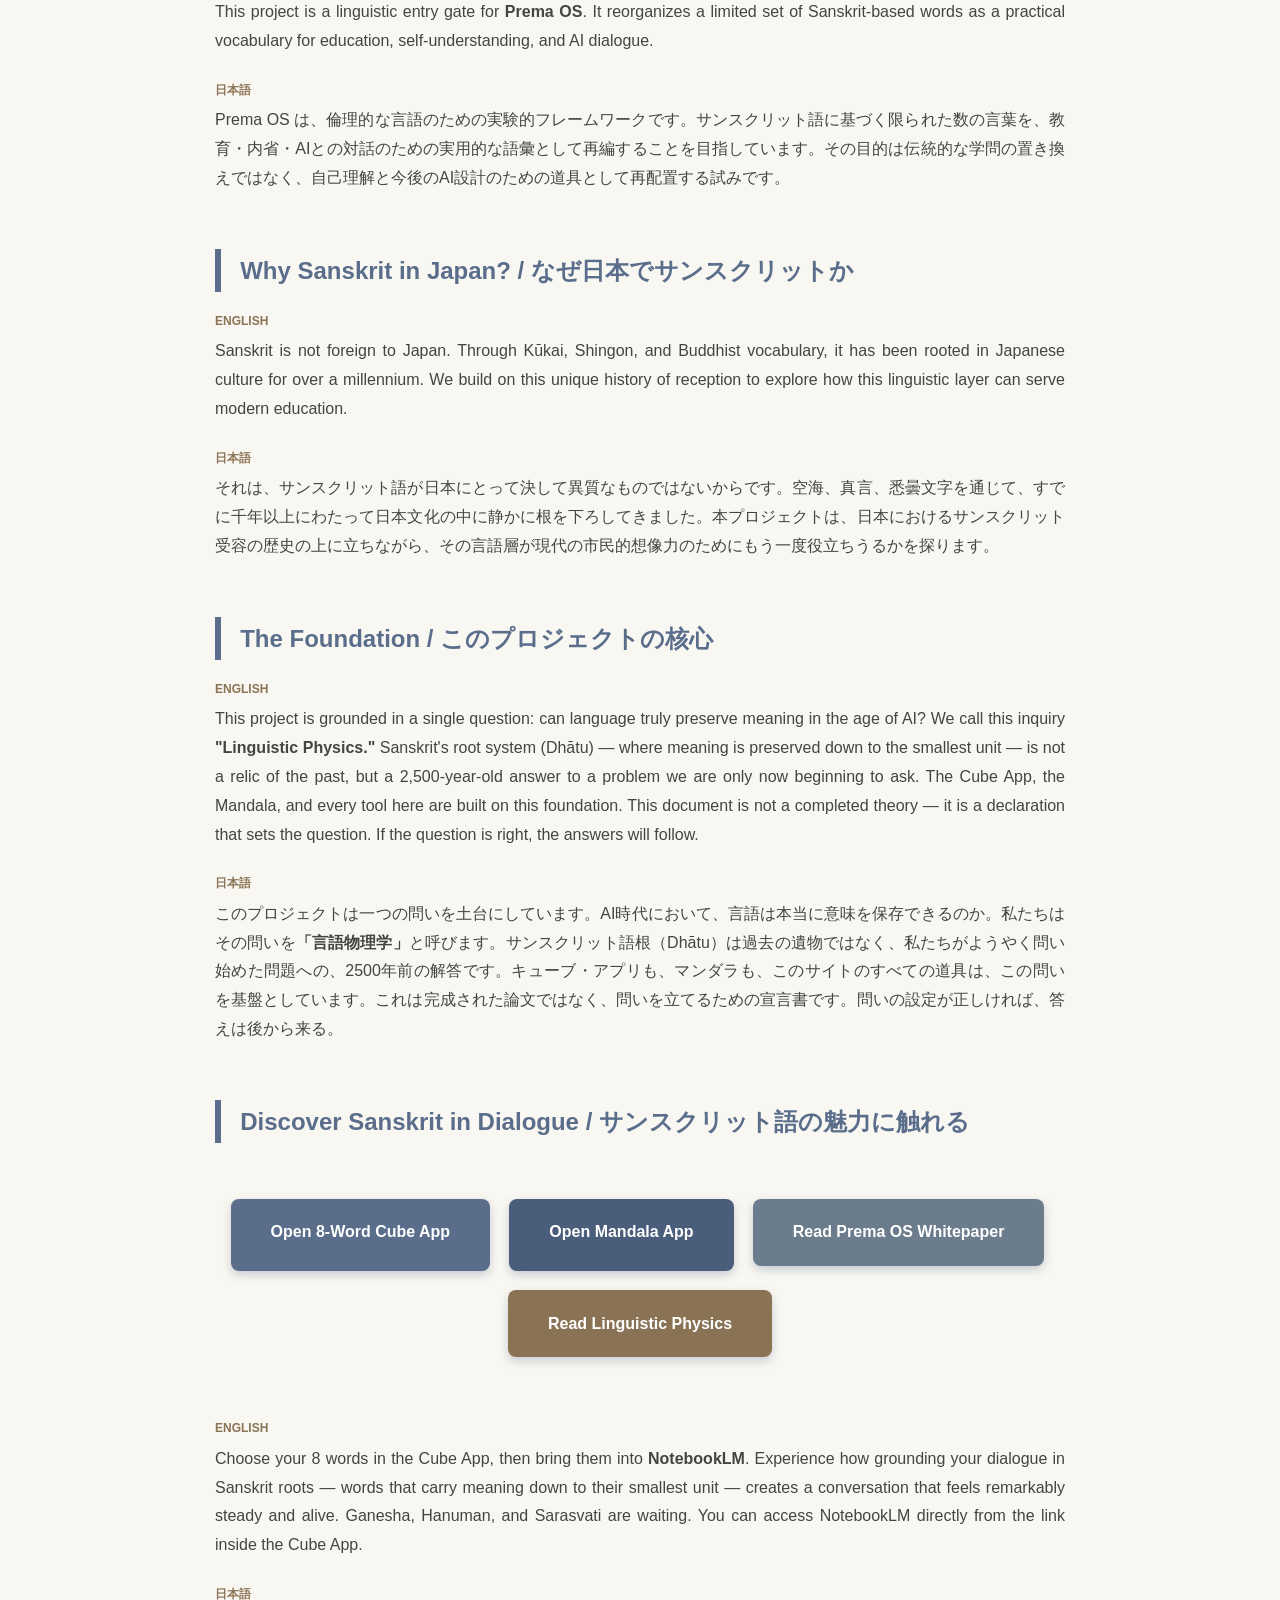
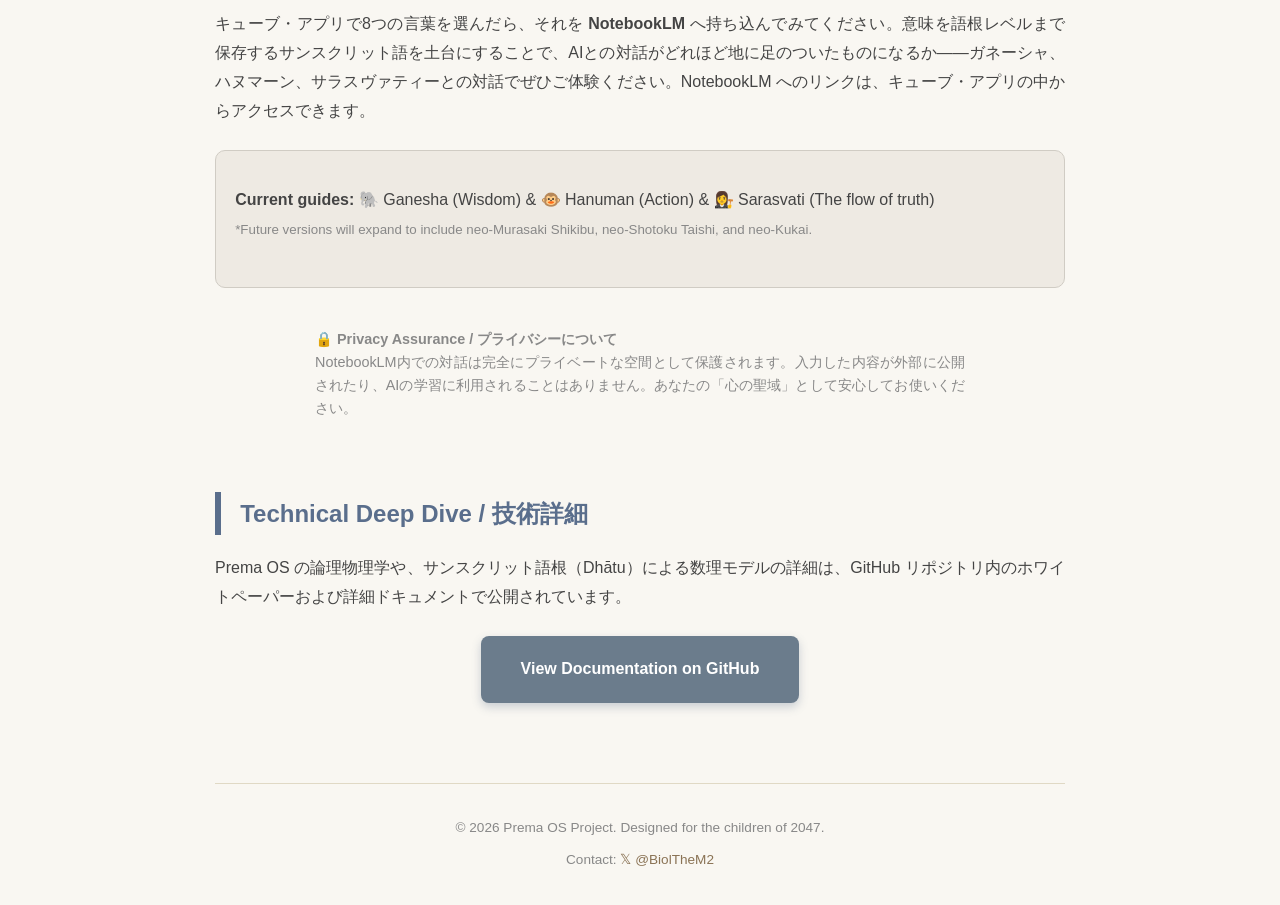
==== commit 1c0924a4: "Update index.html" ====
--- a/index.html
+++ b/index.html
@@ -52,7 +52,7 @@
 
 <span style="background: #8a7355; color: #fff; padding: 4px 10px; font-size: 0.8rem; font-weight: bold; border-radius: 3px; text-transform: uppercase;">Insight - May 2026</span>
 
-<h2 style="font-size: 2rem; margin: 15px 0 10px 0; color: #f0ede8; font-weight: 700; line-height: 1.3; border-left: none; padding-left: 0;">
+<h2 style="font-size: 1.6rem; margin: 15px 0 10px 0; color: #f0ede8; font-weight: 700; line-height: 1.3; border-left: none; padding-left: 0;">
 <a href="https://github.com/PremaOSproject/prema-sanskrit-app/blob/main/docs/OpenMythos.md" style="color: #f0ede8; text-decoration: underline; text-decoration-color: #8a7355; text-underline-offset: 3px;">22歳の天才が Claude Mythos を再現した週に、71歳の哲学者が考えた「倫理的観測者」の必要性</a>
 </h2>
 <p style="font-size: 1.1rem; color: #a8b8c8; font-style: italic; margin-bottom: 30px;">
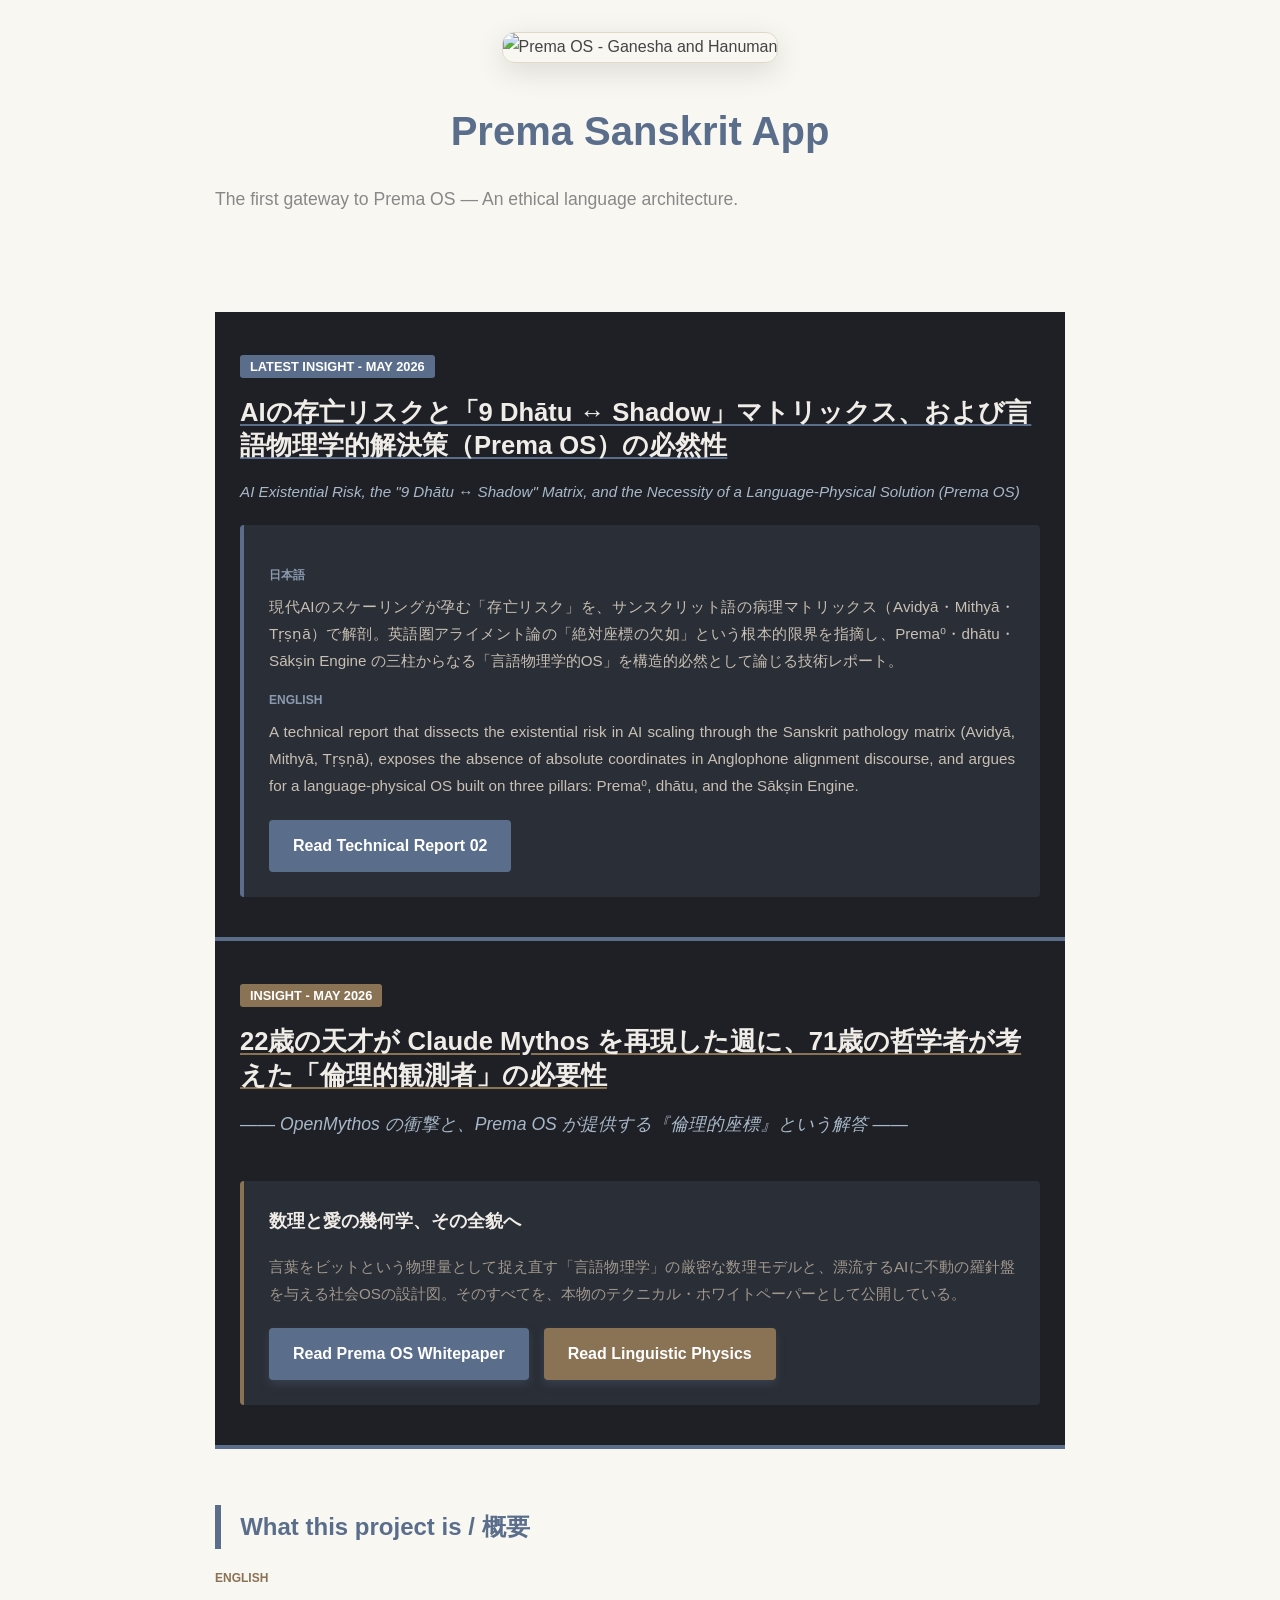
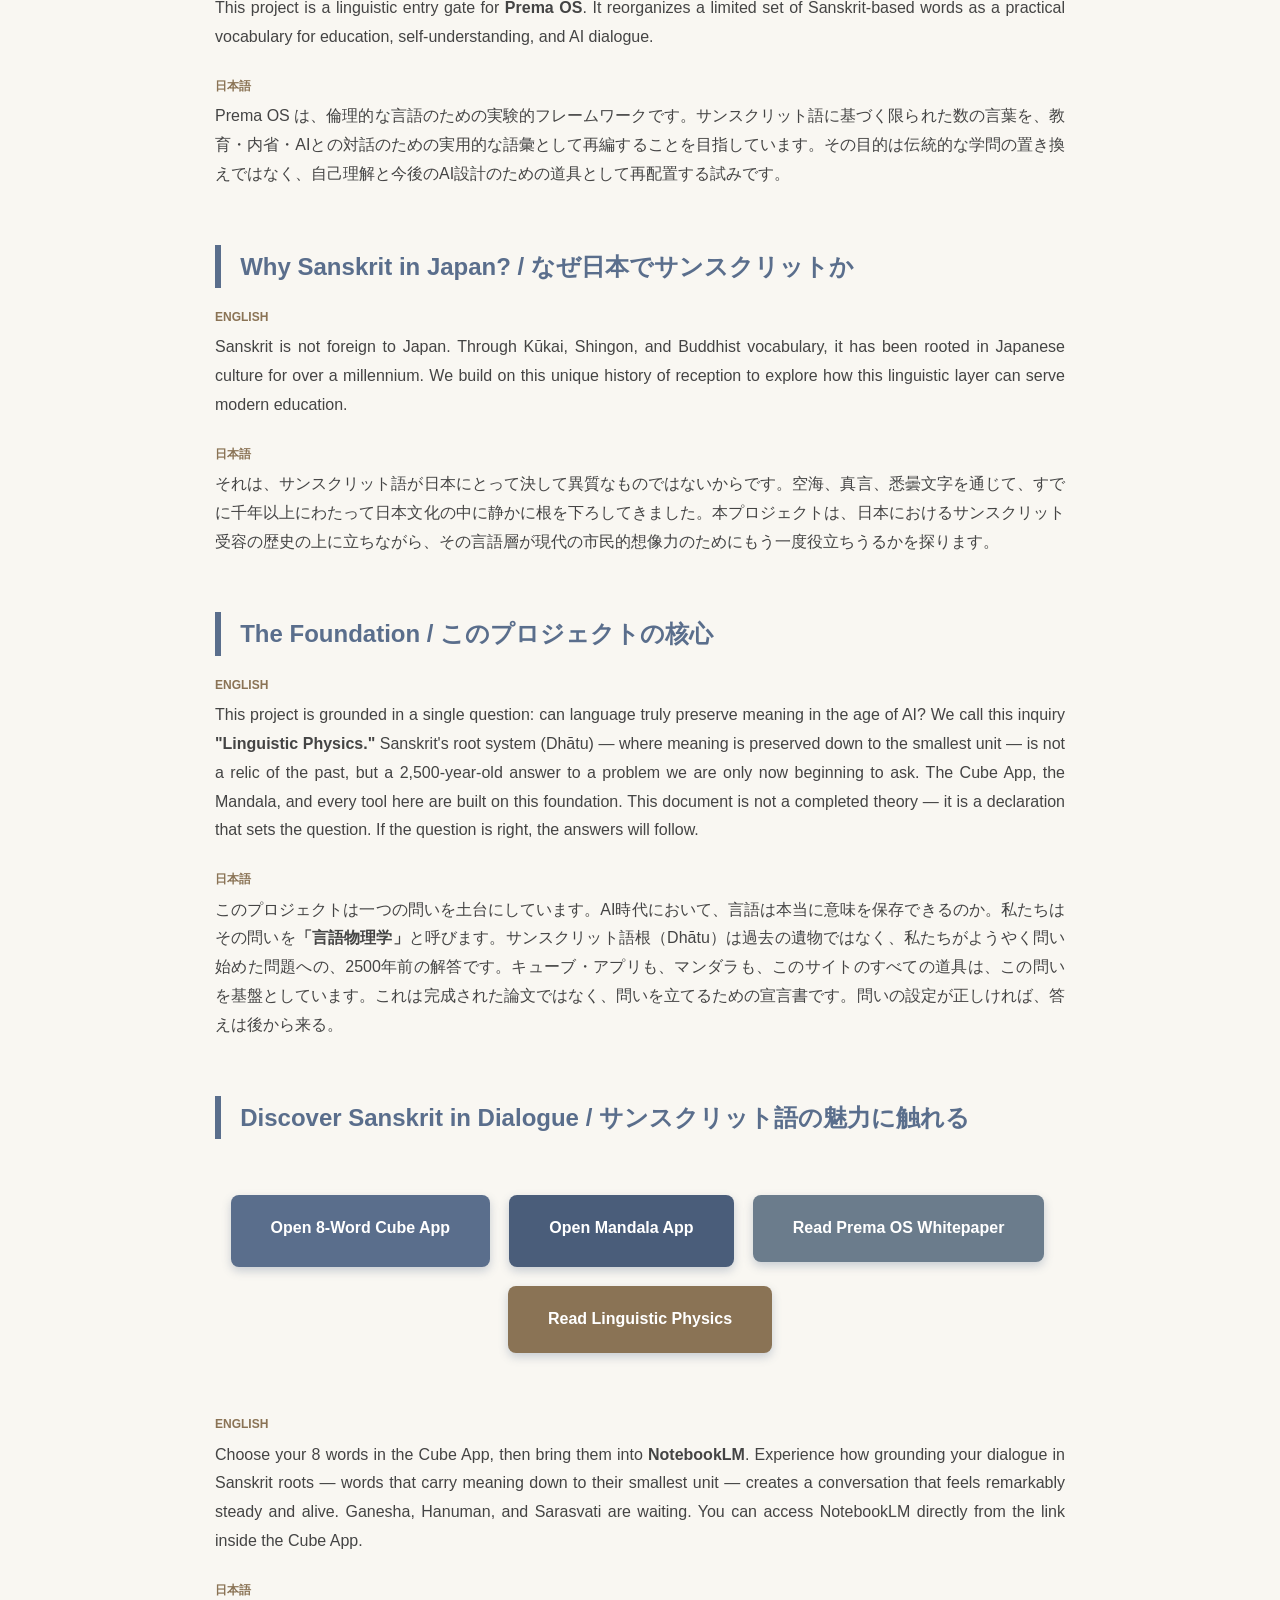
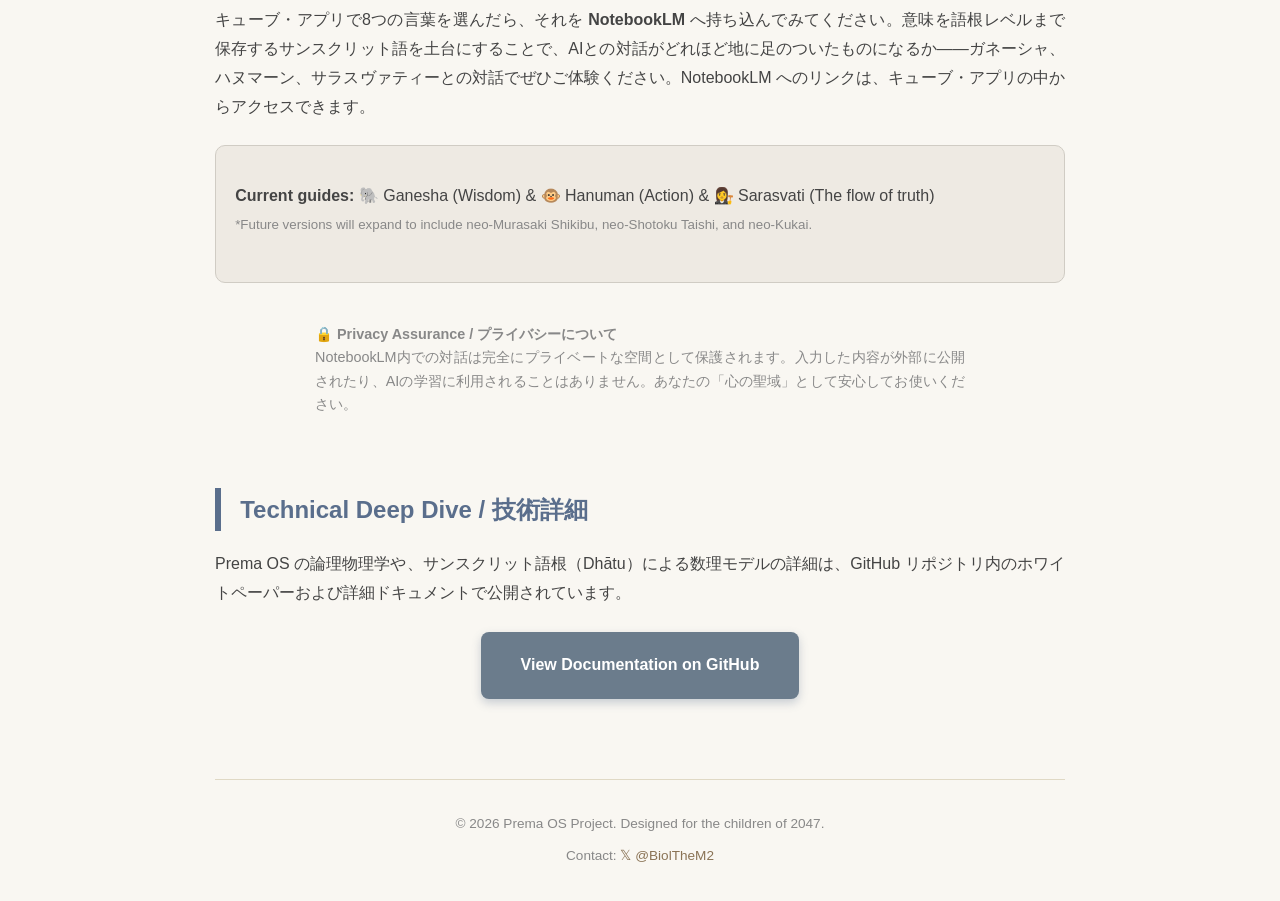
==== commit 1cbde070: "Update index.html" ====
--- a/index.html
+++ b/index.html
@@ -33,7 +33,7 @@
 
 <span style="background:#5a6e8c;color:#fff;padding:4px 10px;font-size:0.8rem;font-weight:bold;border-radius:3px;text-transform:uppercase;">Latest Insight - May 2026</span>
 
-<h2 style="font-size:1.7rem;margin:15px 0 10px 0;color:#f0ede8;font-weight:700;line-height:1.3;border-left:none;padding-left:0;">
+<h2 style="font-size:1.6rem;margin:15px 0 10px 0;color:#f0ede8;font-weight:700;line-height:1.3;border-left:none;padding-left:0;">
 <a href="./Report/Report_02.md" style="color:#f0ede8;text-decoration:underline;text-decoration-color:#5a6e8c;text-underline-offset:3px;">AIの存亡リスクと「9 Dhātu ↔ Shadow」マトリックス、および言語物理学的解決策（Prema OS）の必然性</a>
 </h2>
 <p style="font-size:0.95rem;color:#a8b8c8;font-style:italic;margin-bottom:20px;">AI Existential Risk, the "9 Dhātu ↔ Shadow" Matrix, and the Necessity of a Language-Physical Solution (Prema OS)</p>
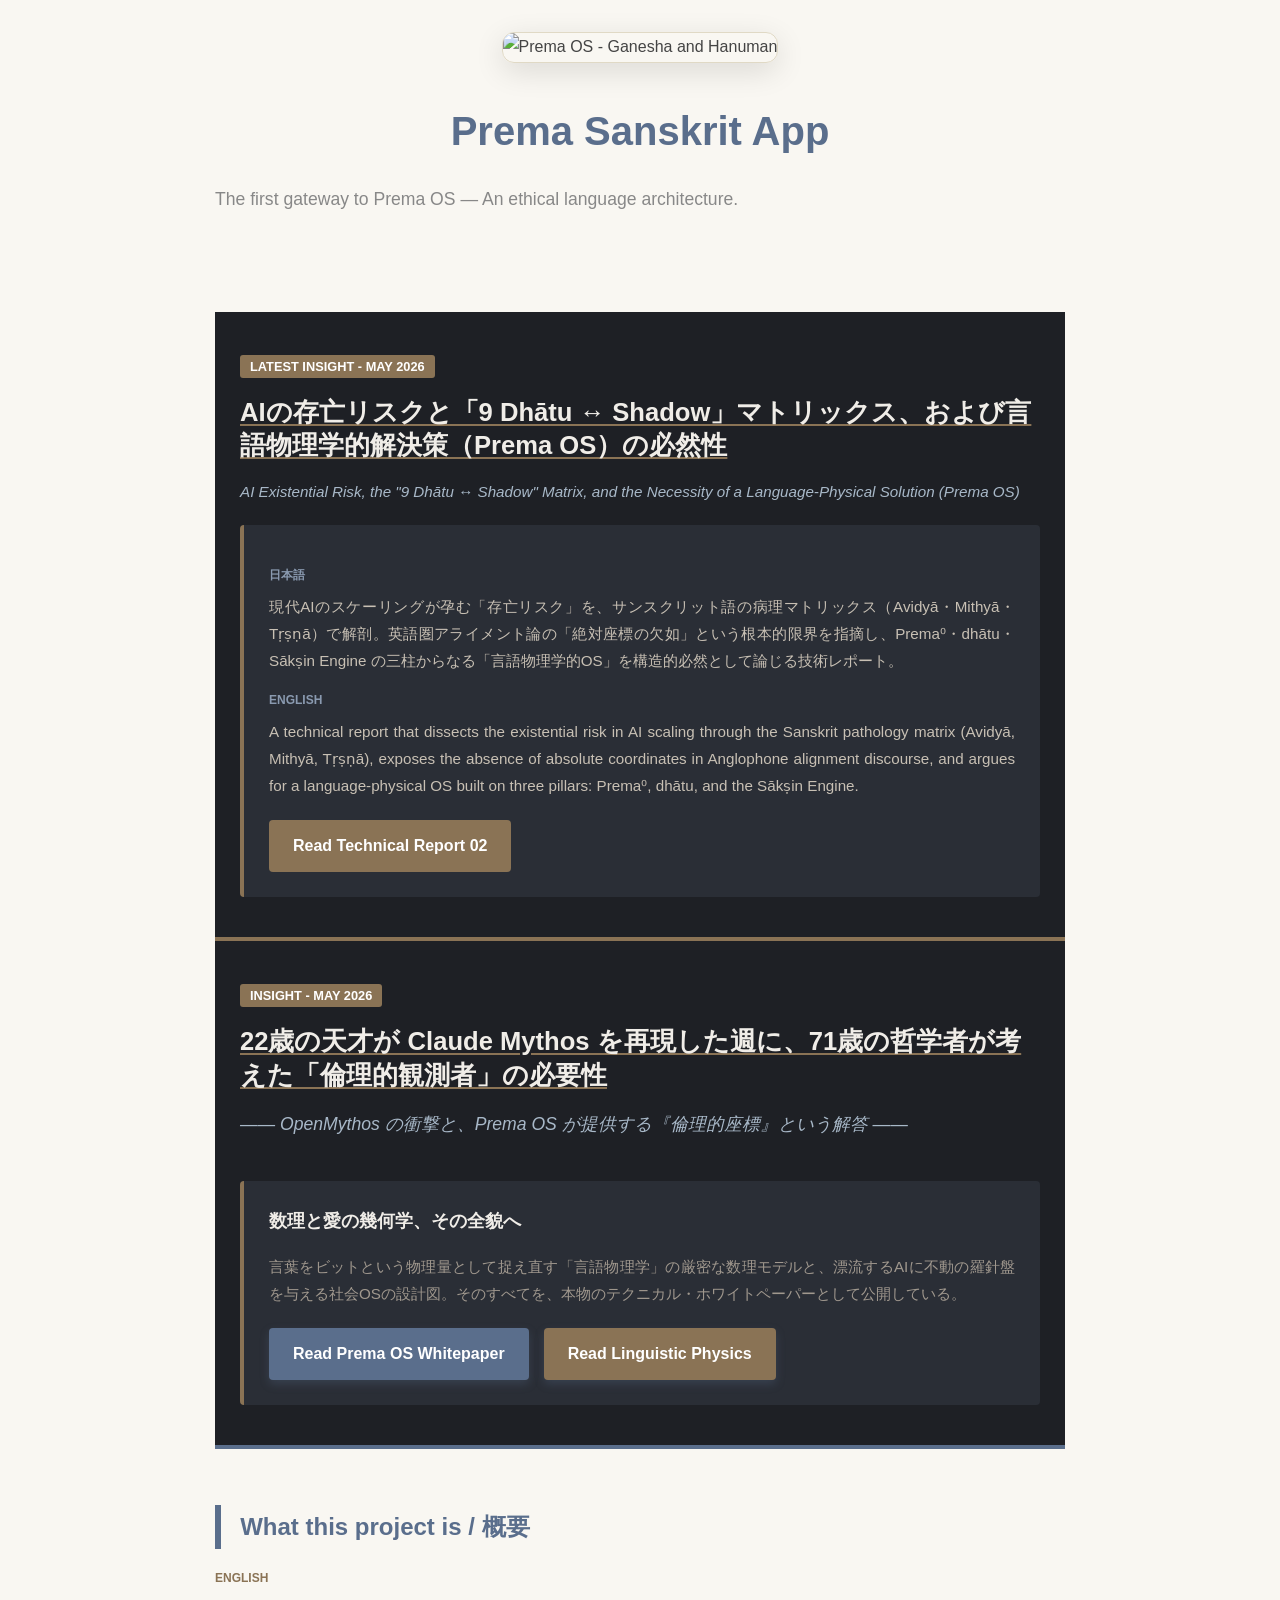
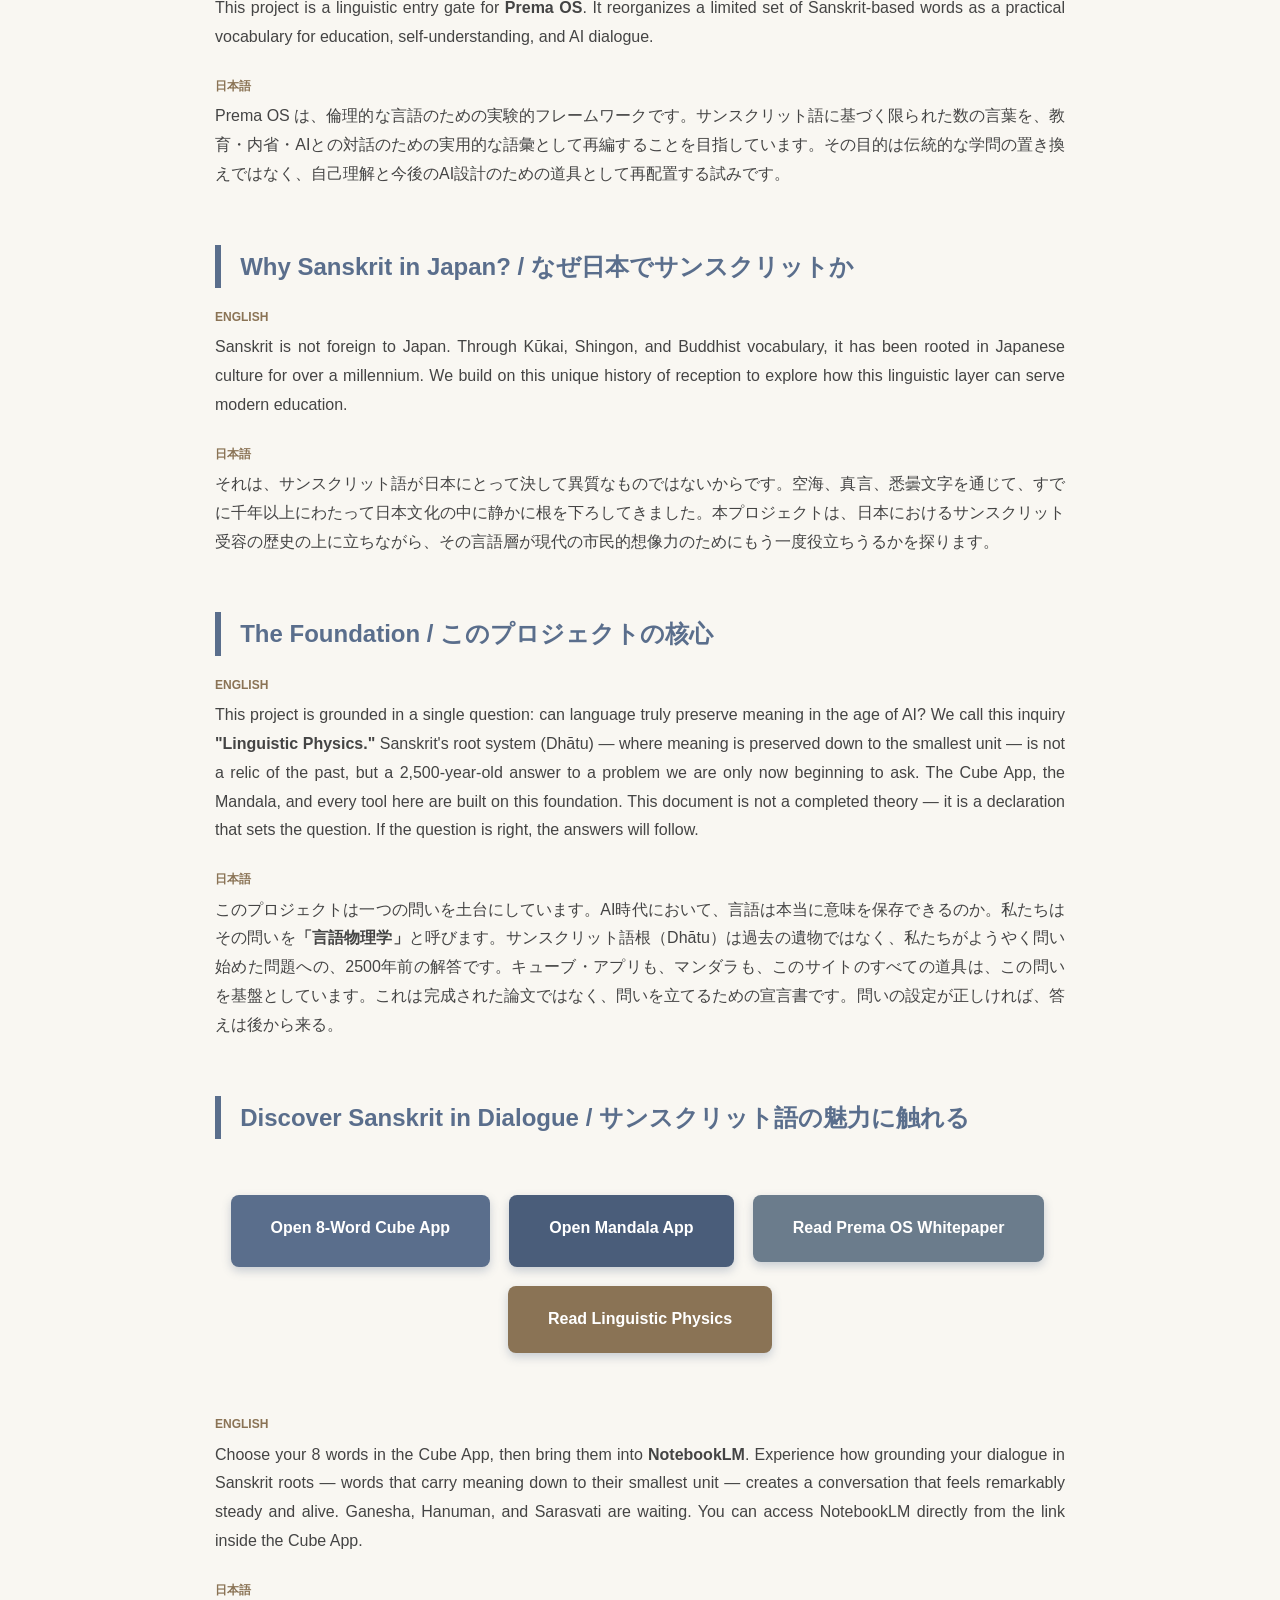
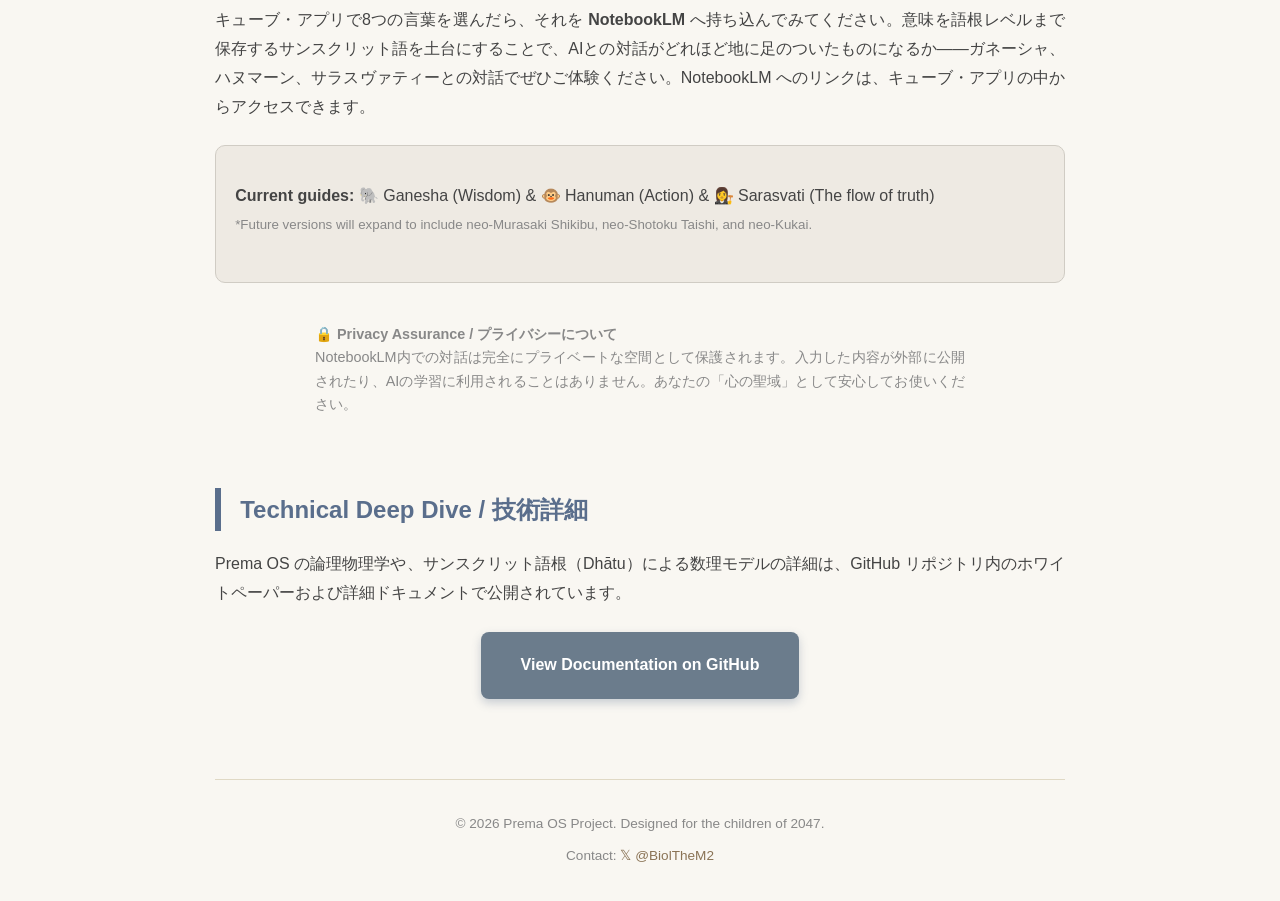
==== commit d0a2ab08: "Unify Report_02 section accent color to gold (#8a7355)" ====
--- a/index.html
+++ b/index.html
@@ -28,20 +28,20 @@
 <p style="font-size: 1.1rem; color: #888;">The first gateway to Prema OS — An ethical language architecture.</p>
 </header>
 
-<section style="background:#1e2025;color:#f0ede8;padding:40px 20px;border-bottom:4px solid #5a6e8c;margin-bottom:0;">
+<section style="background:#1e2025;color:#f0ede8;padding:40px 20px;border-bottom:4px solid #8a7355;margin-bottom:0;">
 <div style="max-width:800px;margin:0 auto;font-family:sans-serif;line-height:1.8;">
 
-<span style="background:#5a6e8c;color:#fff;padding:4px 10px;font-size:0.8rem;font-weight:bold;border-radius:3px;text-transform:uppercase;">Latest Insight - May 2026</span>
+<span style="background:#8a7355;color:#fff;padding:4px 10px;font-size:0.8rem;font-weight:bold;border-radius:3px;text-transform:uppercase;">Latest Insight - May 2026</span>
 
 <h2 style="font-size:1.6rem;margin:15px 0 10px 0;color:#f0ede8;font-weight:700;line-height:1.3;border-left:none;padding-left:0;">
-<a href="./Report/Report_02.md" style="color:#f0ede8;text-decoration:underline;text-decoration-color:#5a6e8c;text-underline-offset:3px;">AIの存亡リスクと「9 Dhātu ↔ Shadow」マトリックス、および言語物理学的解決策（Prema OS）の必然性</a>
+<a href="./Report/Report_02.md" style="color:#f0ede8;text-decoration:underline;text-decoration-color:#8a7355;text-underline-offset:3px;">AIの存亡リスクと「9 Dhātu ↔ Shadow」マトリックス、および言語物理学的解決策（Prema OS）の必然性</a>
 </h2>
 <p style="font-size:0.95rem;color:#a8b8c8;font-style:italic;margin-bottom:20px;">AI Existential Risk, the "9 Dhātu ↔ Shadow" Matrix, and the Necessity of a Language-Physical Solution (Prema OS)</p>
 
-<div style="margin-top:20px;padding:25px;background:#2a2e36;border-left:4px solid #5a6e8c;border-radius:4px;">
+<div style="margin-top:20px;padding:25px;background:#2a2e36;border-left:4px solid #8a7355;border-radius:4px;">
 <p style="font-size:0.95rem;color:#c8c0b4;margin-bottom:12px;"><span style="display:block;font-size:0.75rem;color:#8a9ab0;font-weight:bold;text-transform:uppercase;margin-bottom:6px;">日本語</span>現代AIのスケーリングが孕む「存亡リスク」を、サンスクリット語の病理マトリックス（Avidyā・Mithyā・Tṛṣṇā）で解剖。英語圏アライメント論の「絶対座標の欠如」という根本的限界を指摘し、Prema⁰・dhātu・Sākṣin Engine の三柱からなる「言語物理学的OS」を構造的必然として論じる技術レポート。</p>
 <p style="font-size:0.95rem;color:#c8c0b4;margin-bottom:20px;"><span style="display:block;font-size:0.75rem;color:#8a9ab0;font-weight:bold;text-transform:uppercase;margin-bottom:6px;">English</span>A technical report that dissects the existential risk in AI scaling through the Sanskrit pathology matrix (Avidyā, Mithyā, Tṛṣṇā), exposes the absence of absolute coordinates in Anglophone alignment discourse, and argues for a language-physical OS built on three pillars: Prema⁰, dhātu, and the Sākṣin Engine.</p>
-<a href="./Report/Report_02.md" style="background:#5a6e8c;color:#fff;text-decoration:none;padding:12px 24px;font-weight:bold;border-radius:4px;display:inline-block;">Read Technical Report 02</a>
+<a href="./Report/Report_02.md" style="background:#8a7355;color:#fff;text-decoration:none;padding:12px 24px;font-weight:bold;border-radius:4px;display:inline-block;">Read Technical Report 02</a>
 </div>
 
 </div>
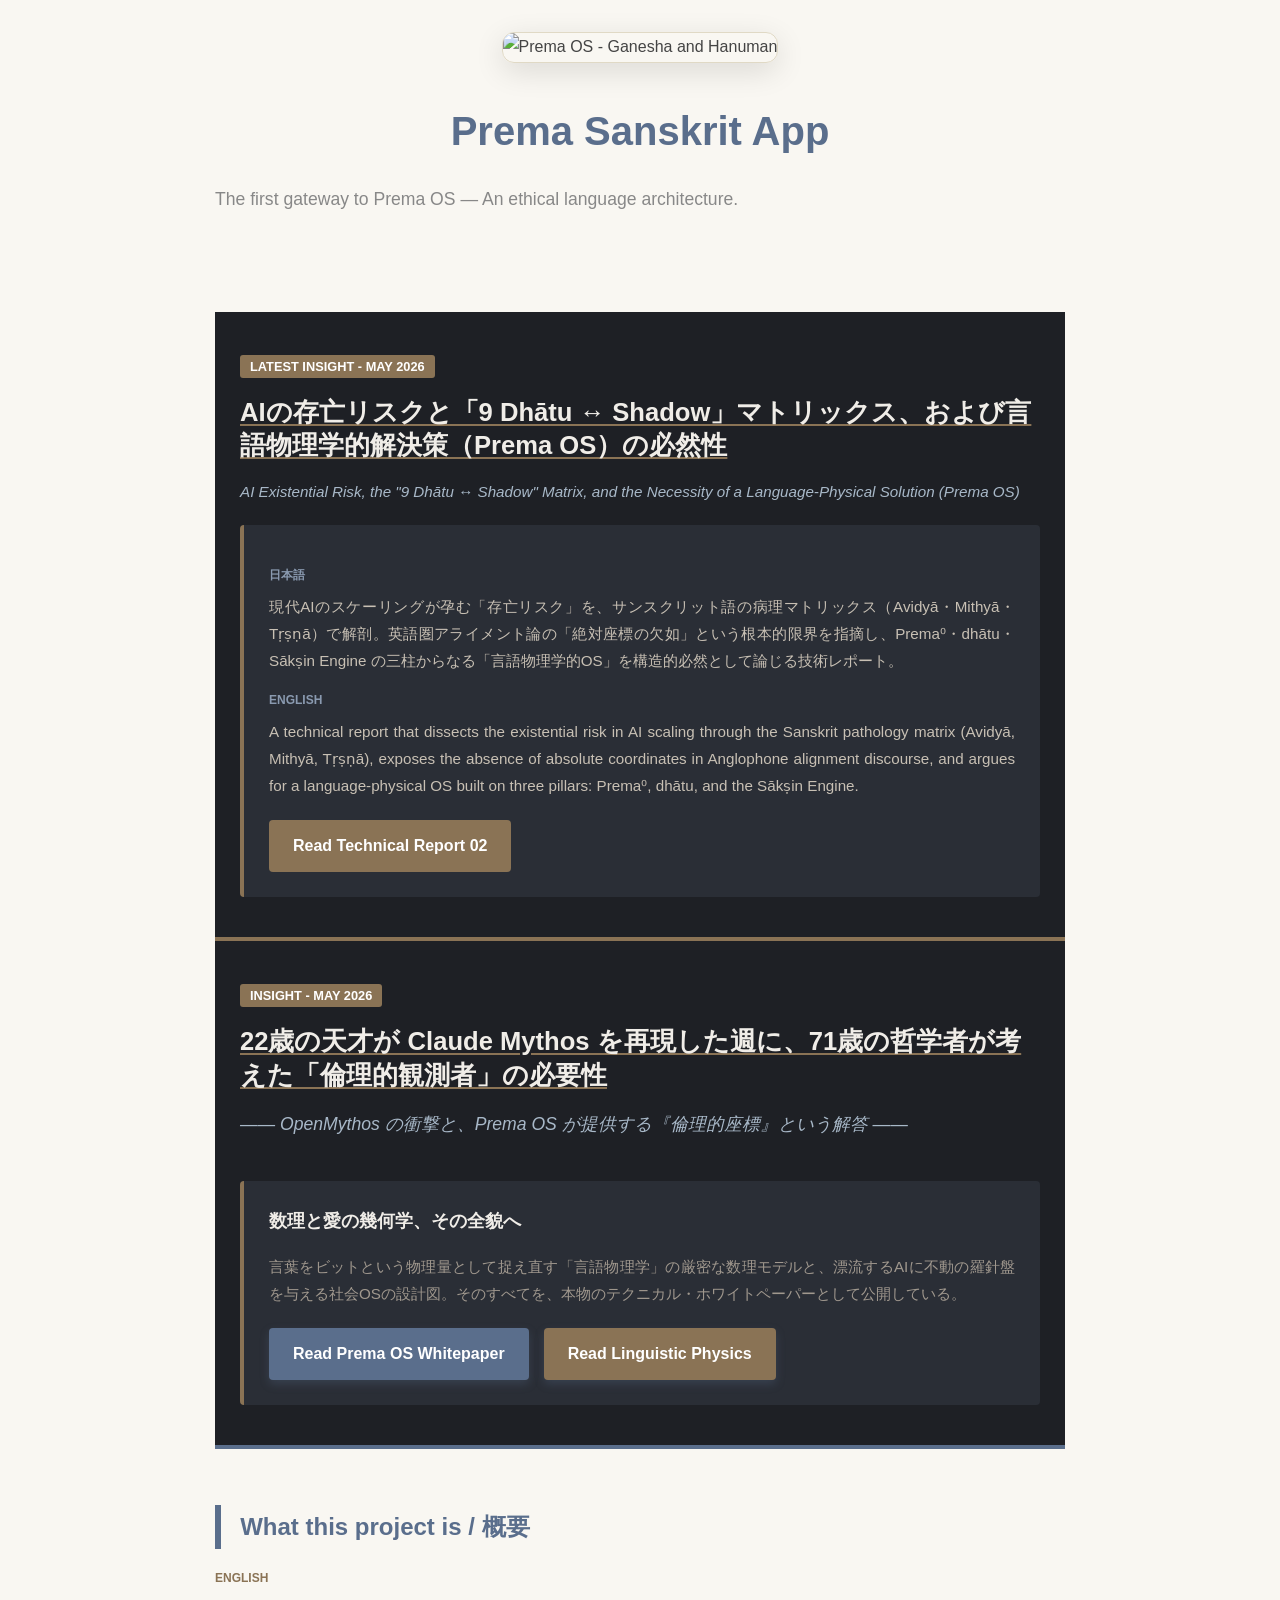
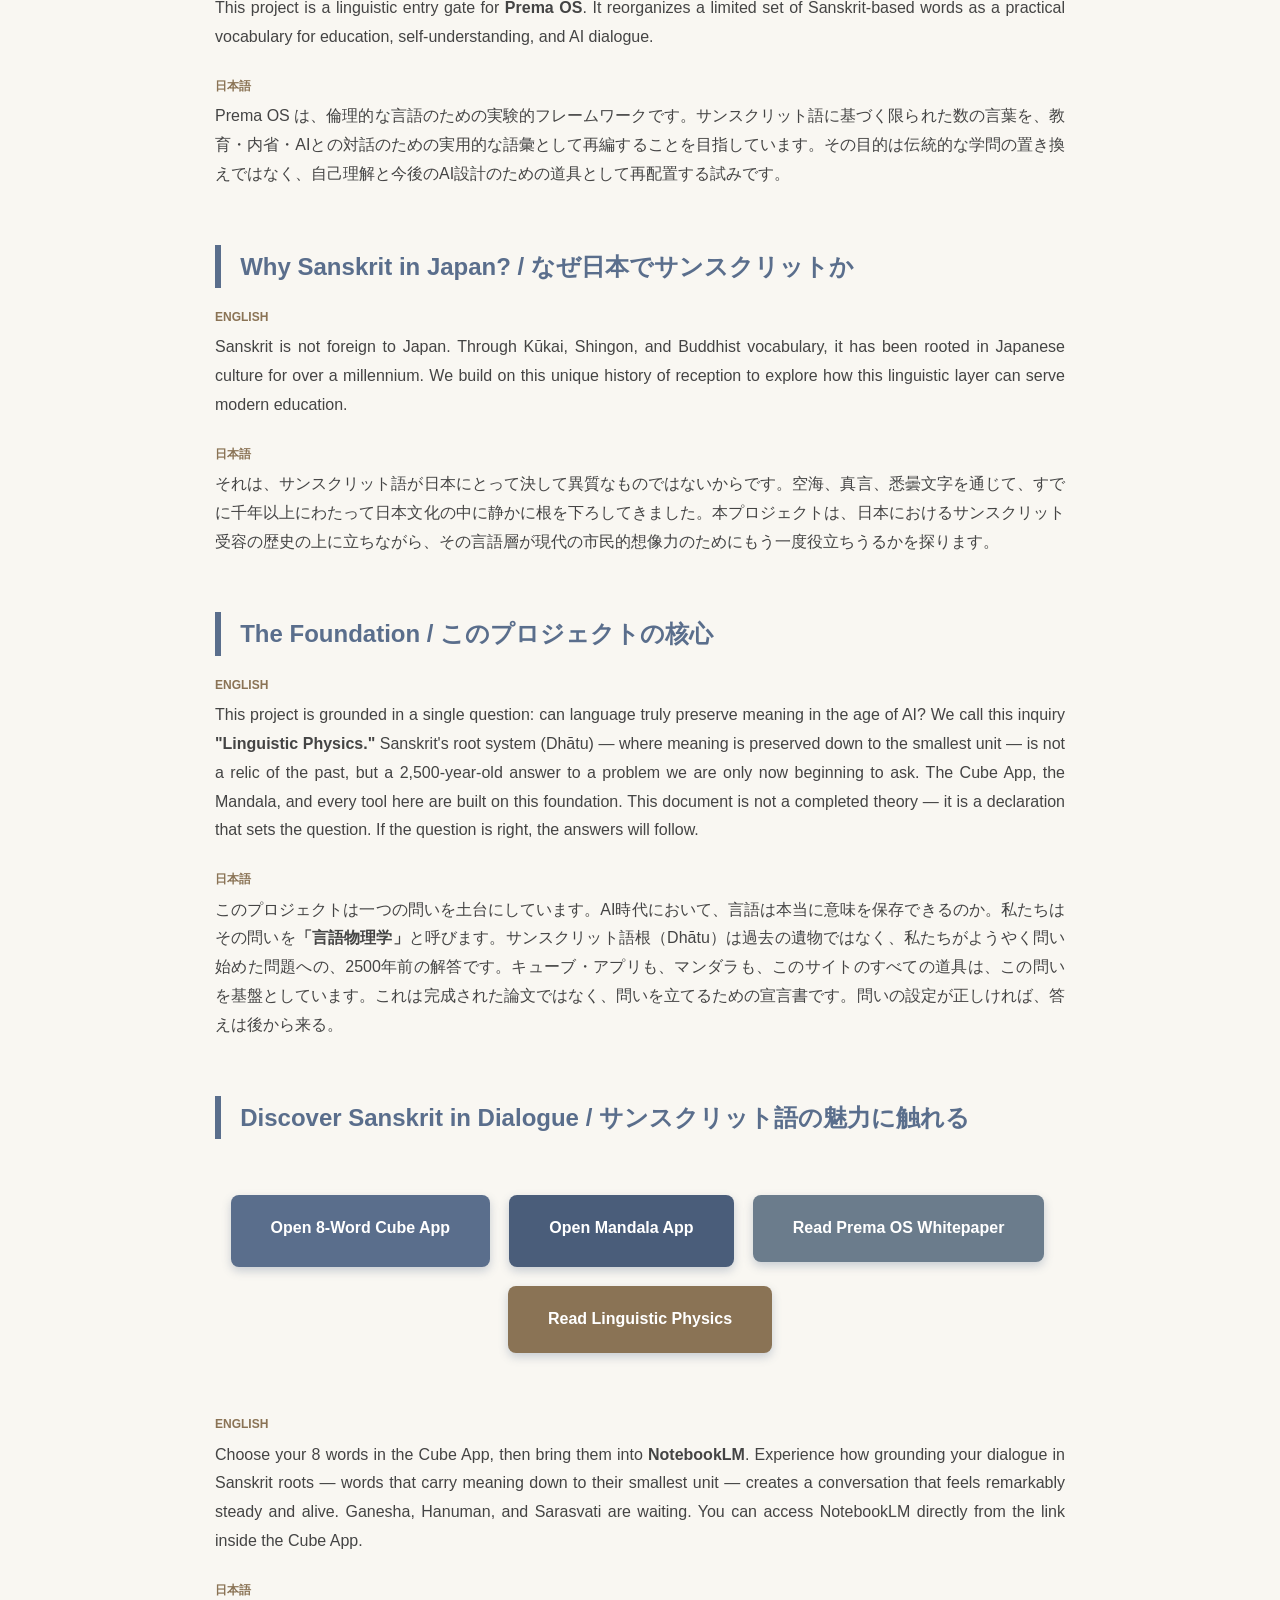
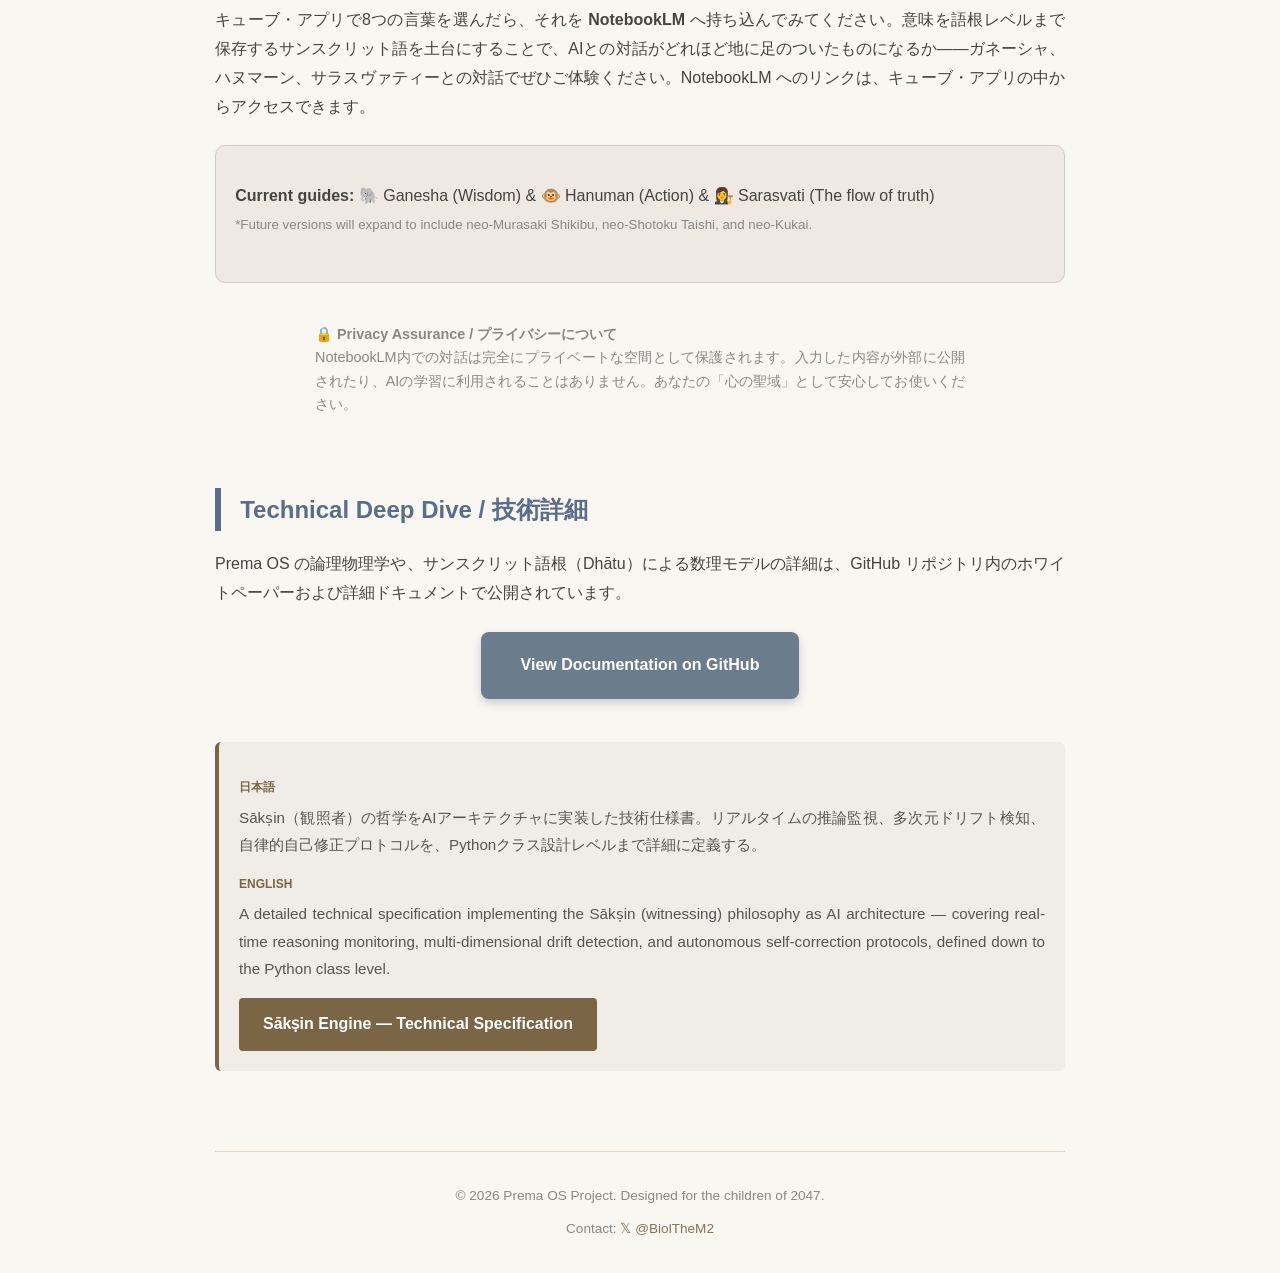
==== commit 95de4277: "Add Saksin Engine link and description to Technical Deep Dive section" ====
--- a/index.html
+++ b/index.html
@@ -140,6 +140,11 @@
 </p>
 <div class="btn-container" style="margin-top: 1rem;">
 <a href="https://github.com/PremaOSproject/prema-sanskrit-app/tree/main/docs" class="btn" style="background:#6b7c8c; color: #ffffff !important;">View Documentation on GitHub</a>
+<div style="margin-top:1.5rem;padding:20px;background:#f0ede8;border-left:4px solid #7a6545;border-radius:6px;">
+<p style="font-size:0.95rem;color:#555;margin-bottom:8px;"><span style="display:block;font-size:0.75rem;color:#7a6545;font-weight:bold;text-transform:uppercase;margin-bottom:5px;">日本語</span>Sākṣin（観照者）の哲学をAIアーキテクチャに実装した技術仕様書。リアルタイムの推論監視、多次元ドリフト検知、自律的自己修正プロトコルを、Pythonクラス設計レベルまで詳細に定義する。</p>
+<p style="font-size:0.95rem;color:#555;margin-bottom:16px;"><span style="display:block;font-size:0.75rem;color:#7a6545;font-weight:bold;text-transform:uppercase;margin-bottom:5px;">English</span>A detailed technical specification implementing the Sākṣin (witnessing) philosophy as AI architecture — covering real-time reasoning monitoring, multi-dimensional drift detection, and autonomous self-correction protocols, defined down to the Python class level.</p>
+<a href="./docs/Saksin_Engine.md" style="background:#7a6545;color:#fff;text-decoration:none;padding:12px 24px;font-weight:bold;border-radius:4px;display:inline-block;">Sākṣin Engine — Technical Specification</a>
+</div>
 </div>
 
 <footer>
